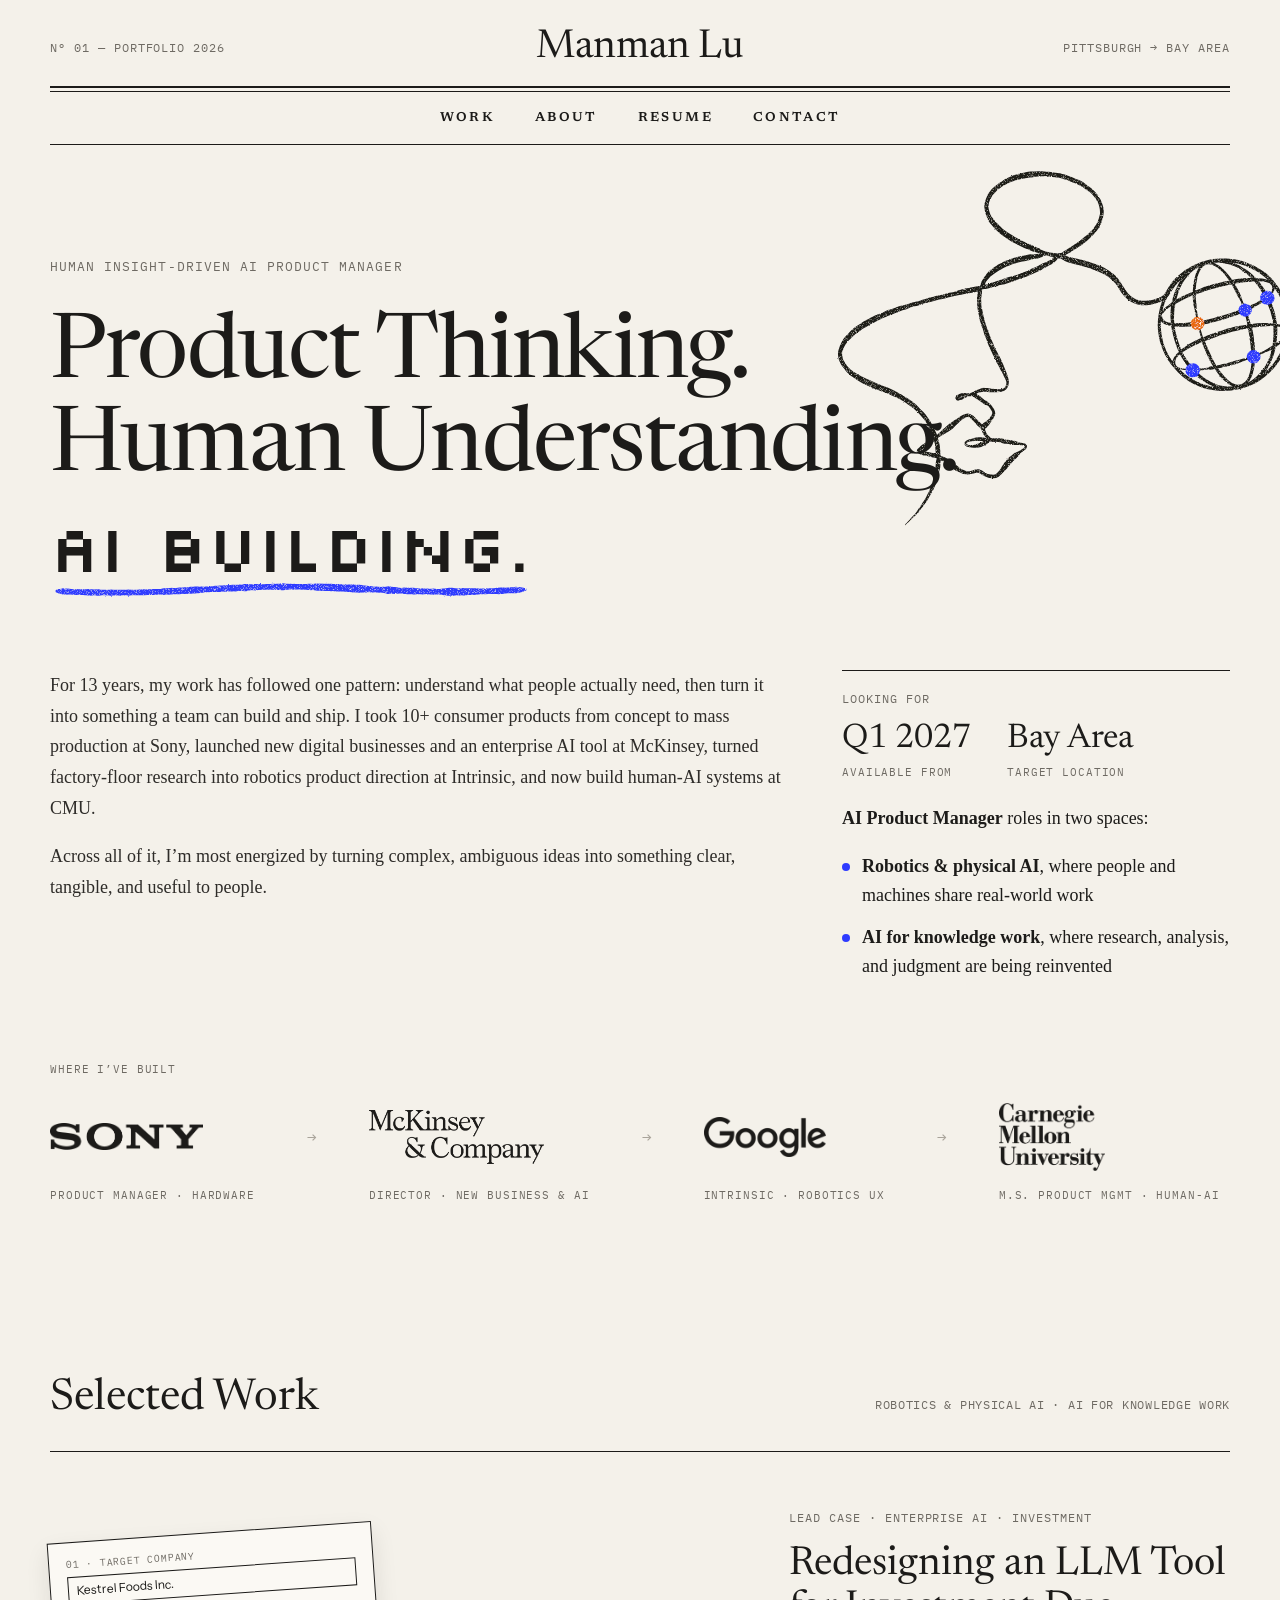
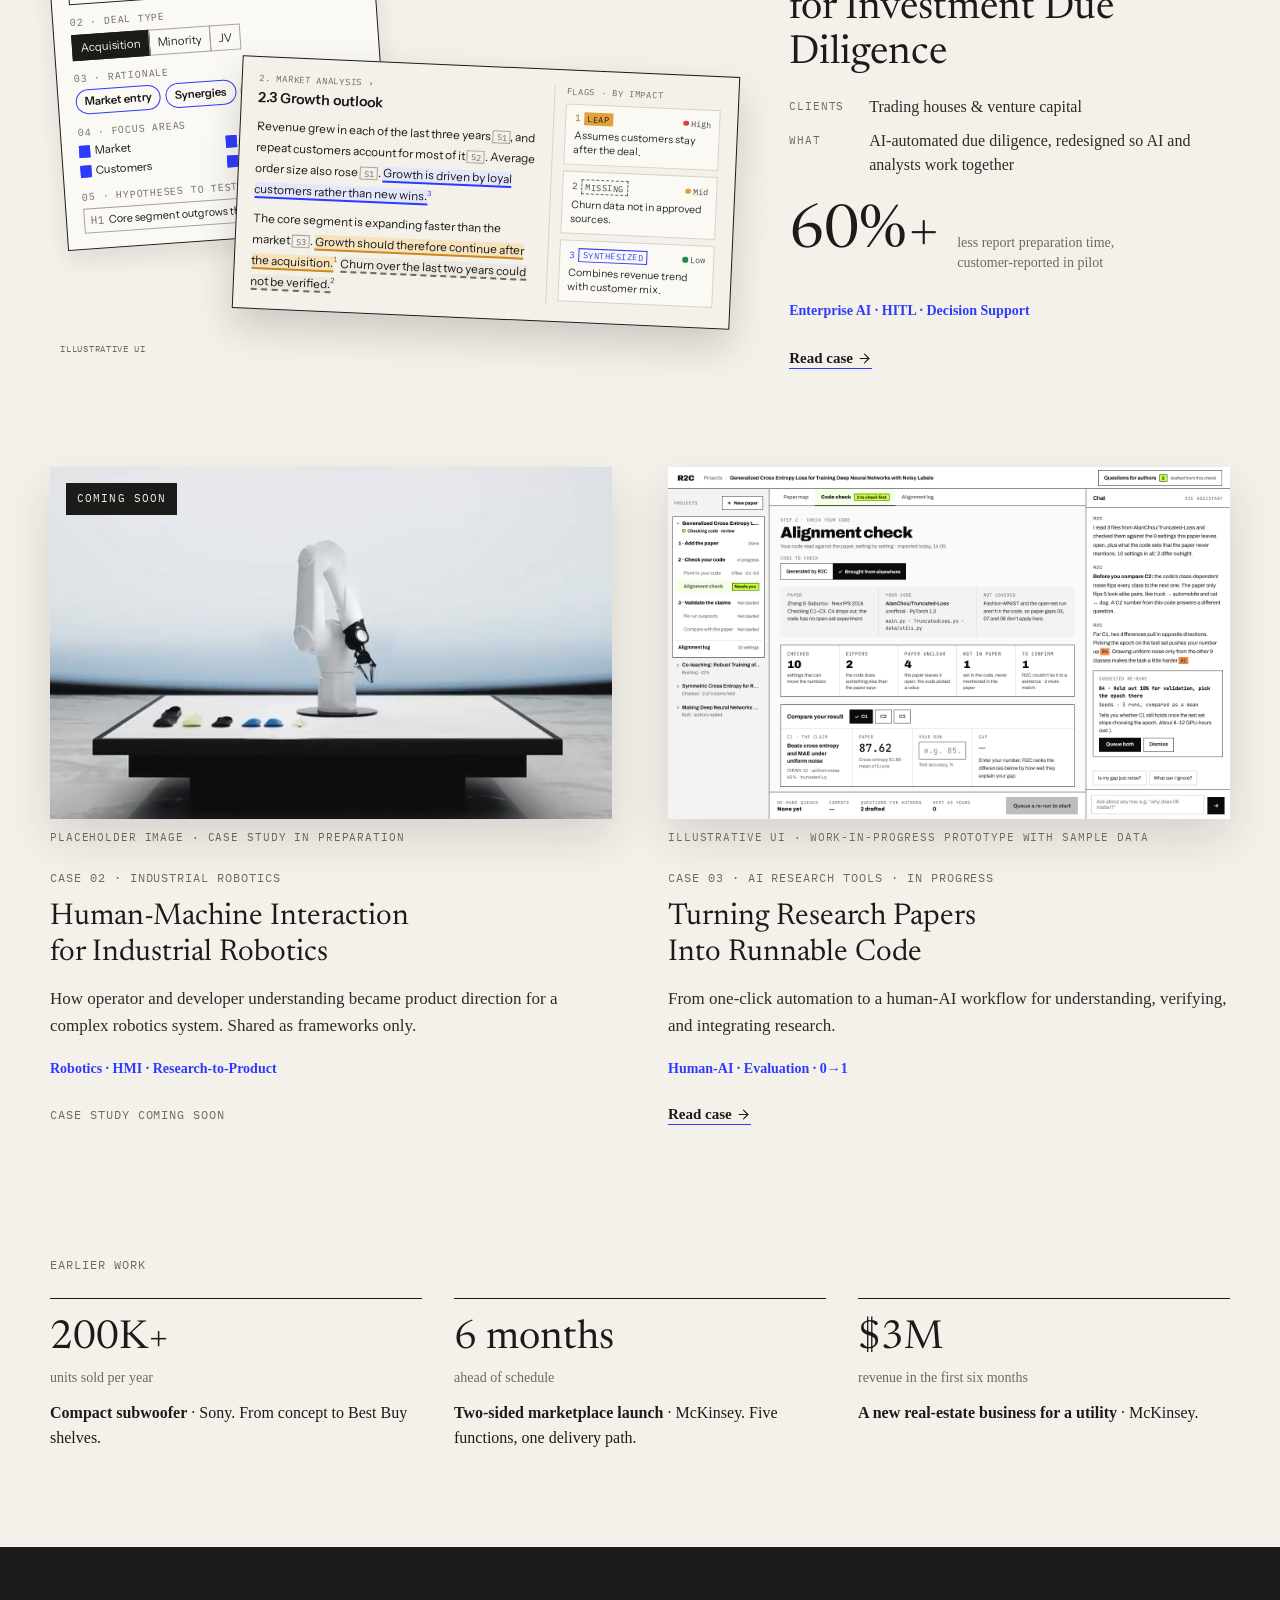
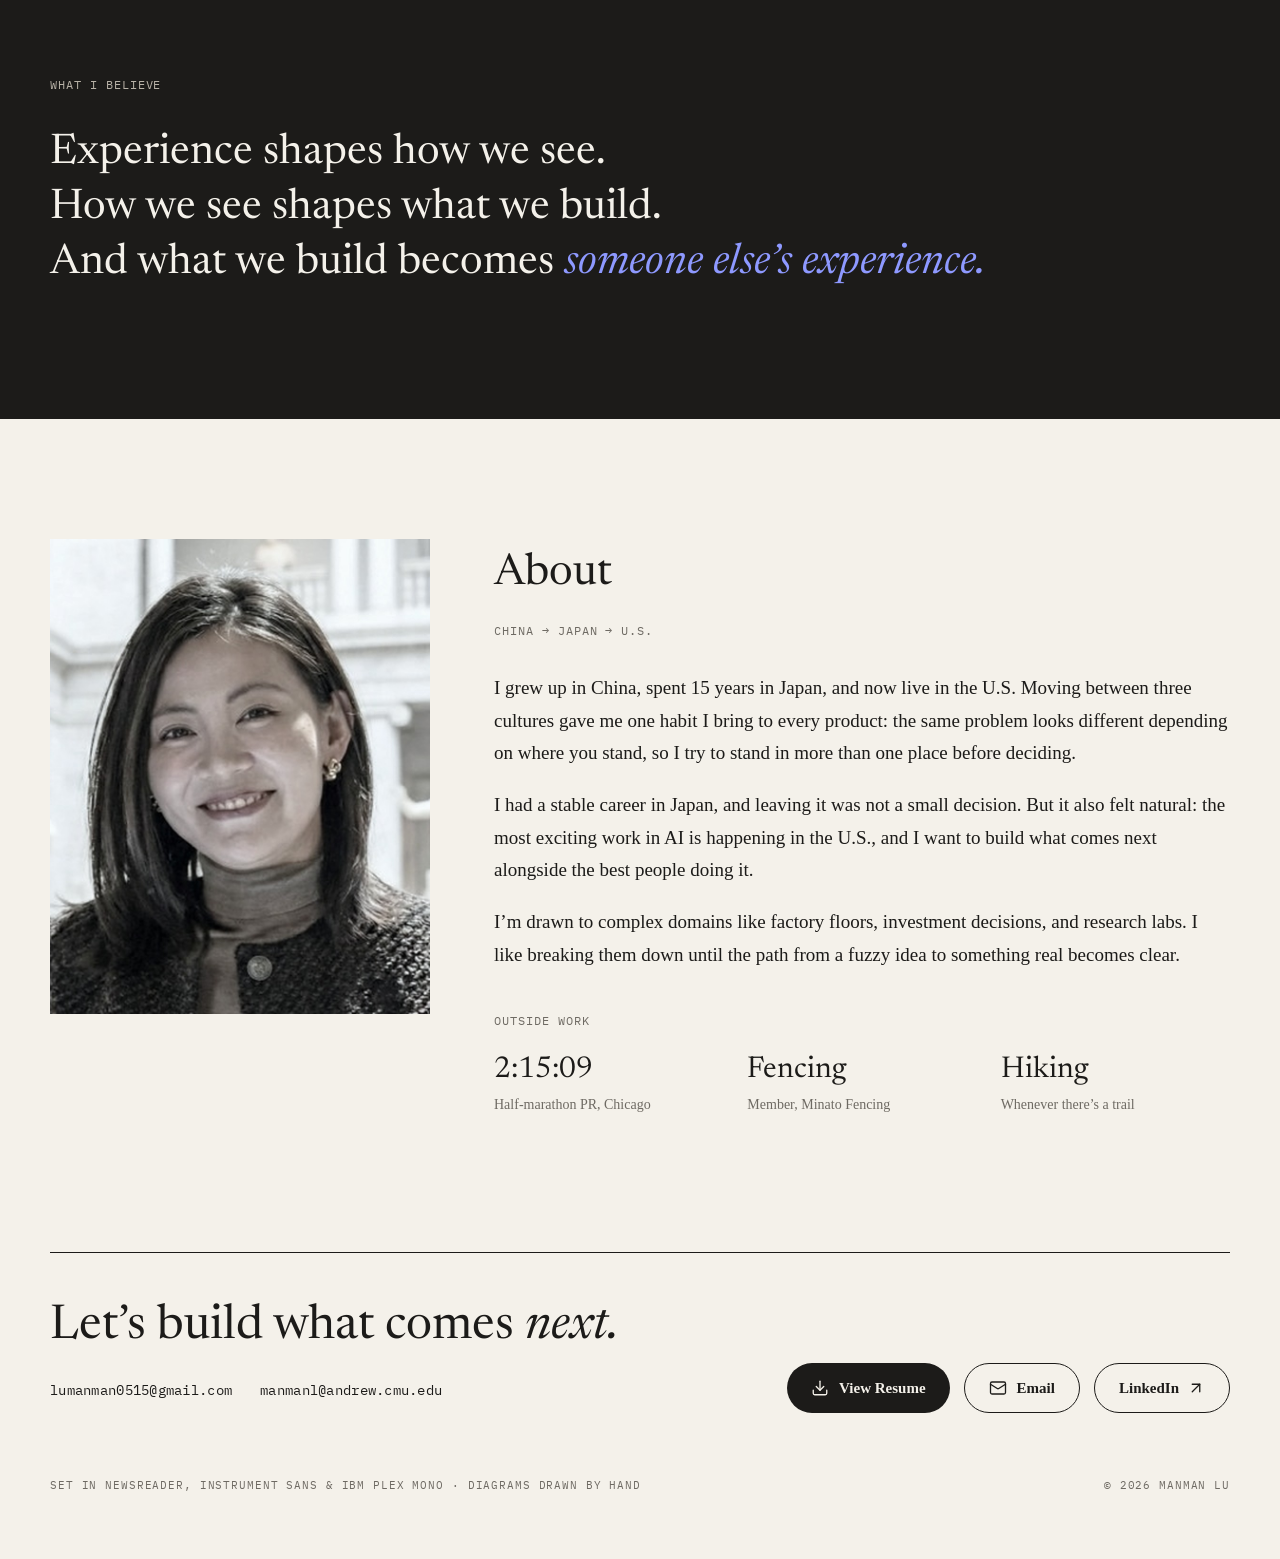
==== manman-portfolio/index.html @ b9ec96f3 "First Draft" ====
<!doctype html>
<html lang="en">
<head>
<meta charset="utf-8">
<meta name="viewport" content="width=device-width, initial-scale=1">
<title>Manman Lu — Portfolio (Clean)</title>
<meta name="description" content="Manman Lu — AI Product Manager. Product thinking, human understanding, AI building.">
<meta property="og:title" content="Manman Lu — Portfolio (Clean)">
<meta property="og:description" content="Manman Lu — AI Product Manager. Product thinking, human understanding, AI building.">
<link rel="preconnect" href="https://fonts.googleapis.com">
<link href="https://fonts.googleapis.com/css2?family=Newsreader:ital,opsz,wght@0,6..72,400;0,6..72,500;0,6..72,600;1,6..72,400&amp;family=Instrument+Sans:wght@400;500;600&amp;family=IBM+Plex+Mono:wght@400;500&amp;family=Silkscreen:wght@400;700&amp;family=Pixelify+Sans:wght@500;700&amp;family=Doto:wght@800&amp;family=VT323&amp;display=swap" rel="stylesheet">
<style>
body{margin:0;background:#F4F1EA}
a{color:#1C1B19}a:hover{color:#000000}
@keyframes heroFloat{0%,100%{transform:translate(0,0) skewX(0deg) rotate(0deg)}25%{transform:translate(-5px,-6px) skewX(-2deg) rotate(-0.6deg)}50%{transform:translate(0,-10px) skewX(0deg) rotate(0deg)}75%{transform:translate(5px,-6px) skewX(2deg) rotate(0.6deg)}}
@keyframes heroNode{0%,100%{opacity:1;transform:scale(1)}50%{opacity:.4;transform:scale(1.35)}}
.hero-svg{animation:heroFloat 9s ease-in-out infinite;transform-origin:50% 95%}
.hero-node{animation:heroNode 4.5s ease-in-out infinite;transform-box:fill-box;transform-origin:center}
.egg{position:absolute;left:79.2%;top:43.7%;width:52px;height:52px;margin:-26px 0 0 -26px;border-radius:50%;pointer-events:auto;cursor:pointer;z-index:2}.egg-tip{position:absolute;bottom:calc(100% + 4px);right:50%;transform:translate(30px,6px);opacity:0;transition:opacity .25s ease,transform .25s ease;white-space:nowrap;background:#1C1B19;color:#F4F1EA;font-family:'IBM Plex Mono',monospace;font-size:11px;font-weight:500;line-height:1.4;letter-spacing:.08em;text-transform:uppercase;padding:9px 14px 10px;border-radius:6px;box-shadow:0 10px 24px rgba(28,27,25,.18);pointer-events:none}.egg-tip::after{content:'';position:absolute;top:100%;right:24px;border:6px solid transparent;border-top-color:#1C1B19}.egg:hover .egg-tip,.egg:focus-visible .egg-tip{opacity:1;transform:translate(30px,0)}.egg:focus-visible{outline:2px solid #F28A1C;outline-offset:2px}
@media (prefers-reduced-motion: reduce){.hero-svg,.hero-node{animation:none}}
@media (max-width: 860px){.hero-art{position:relative !important;right:auto !important;top:auto !important;width:100% !important;margin-top:24px}}
@media (max-width: 600px){.hero-line{white-space:normal !important}}
</style>


<div style="background: #F4F1EA; color: #1C1B19; font-f
</head>
<body>
amily: 'Instrument Sans', system-ui, sans-serif; font-size: 17px; line-height: 1.6; min-height: 100vh; overflow-x: clip">

<!-- MASTHEAD -->
<header style="max-width: 1180px; margin: 0 auto; padding: 28px 24px 0">
<div style="display: flex; flex-wrap: wrap; gap: 12px; justify-content: space-between; align-items: center; padding-bottom: 18px">
<p style="margin: 0; flex: 1 1 200px; font-family: 'IBM Plex Mono', monospace; font-size: 12px; letter-spacing: 0.08em; text-transform: uppercase; color: #6E6A63">N° 01 — Portfolio 2026</p>
<a href="#top" style="flex: 0 0 auto; font-family: 'Newsreader', Georgia, serif; font-size: 40px; line-height: 1; letter-spacing: -0.01em; text-decoration: none; color: #1C1B19">Manman Lu</a>
<p style="margin: 0; flex: 1 1 200px; text-align: right; font-family: 'IBM Plex Mono', monospace; font-size: 12px; letter-spacing: 0.08em; text-transform: uppercase; color: #6E6A63">Pittsburgh → Bay Area</p>
</div>
<div style="border-top: 2px solid #1C1B19; border-bottom: 1px solid #1C1B19; height: 3px"></div>
<nav aria-label="Main" style="display: flex; flex-wrap: wrap; justify-content: center; gap: 4px 40px; padding: 4px 0; border-bottom: 1px solid #1C1B19; font-family: 'Newsreader', Georgia, serif; font-size: 13px; font-weight: 600; letter-spacing: 0.18em; text-transform: uppercase">
<a href="#work" style="text-decoration: none; display: inline-flex; align-items: center; min-height: 44px">Work</a>
<a href="#about" style="text-decoration: none; display: inline-flex; align-items: center; min-height: 44px">About</a>
<a href="resume.html" style="text-decoration: none; display: inline-flex; align-items: center; min-height: 44px">Resume</a>
<a href="#contact" style="text-decoration: none; display: inline-flex; align-items: center; min-height: 44px">Contact</a>
</nav>
</header>

<!-- HERO -->
<section id="top" style="max-width: 1180px; margin: 0 auto; padding: 112px 24px 88px">
<p style="margin: 0 0 32px; font-family: 'IBM Plex Mono', monospace; font-size: 13px; letter-spacing: 0.08em; text-transform: uppercase; color: #6E6A63">HUMAN INSIGHT-DRIVEN AI PRODUCT MANAGER</p>
<div class="hero-wrap" style="position: relative">
<h1 style="position: relative; z-index: 1; margin: 0; font-family: 'Newsreader', Georgia, serif; font-weight: 400; font-size: clamp(36px, 7vw, 98px); line-height: 1.04; letter-spacing: -0.02em">
<span class="hero-line" style="display: block; white-space: nowrap">Product Thinking.</span>
<span class="hero-line" style="display: block; white-space: nowrap">Human Understanding.</span>
<span class="hero-line" style="display: block; white-space: nowrap; margin-top: 0.1em"><span style="position: relative; display: inline-block; font-family: 'Silkscreen', monospace; font-size: 0.74em; font-weight: 400; letter-spacing: 0; line-height: 1">AI Building.<svg viewBox="0 0 520 26" preserveAspectRatio="none" aria-hidden="true" style="position: absolute; left: 0; bottom: -0.32em; width: 100%; height: 24px; overflow: visible"><defs><filter id="cr_ul" x="-10%" y="-10%" width="120%" height="120%"><feTurbulence type="fractalNoise" baseFrequency="1.4" numOctaves="2" seed="21" result="n1"></feTurbulence><feDisplacementMap in="SourceGraphic" in2="n1" scale="2" xChannelSelector="R" yChannelSelector="G" result="rough"></feDisplacementMap><feTurbulence type="fractalNoise" baseFrequency="2.2" numOctaves="1" seed="25" result="n2"></feTurbulence><feColorMatrix in="n2" type="matrix" values="0 0 0 0 0  0 0 0 0 0  0 0 0 0 0  -3.0 0 0 0 2.55" result="grain"></feColorMatrix><feComposite in="rough" in2="grain" operator="in"></feComposite></filter><filter id="cr_egg" x="-20%" y="-20%" width="140%" height="140%"><feTurbulence type="fractalNoise" baseFrequency="1.3" numOctaves="1" seed="4" result="en"></feTurbulence><feColorMatrix in="en" type="matrix" values="0 0 0 0 0.96  0 0 0 0 0.94  0 0 0 0 0.9  5 0 0 0 -2.7" result="speck"></feColorMatrix><feComposite in="speck" in2="SourceGraphic" operator="in" result="spin"></feComposite><feMerge><feMergeNode in="SourceGraphic"></feMergeNode><feMergeNode in="spin"></feMergeNode></feMerge></filter></defs><path d="M6.0,15.2 L6.9,15.8 L7.9,16.1 L9.1,16.7 L10.5,16.8 L12.0,17.2 L13.5,17.8 L15.2,17.8 L17.0,18.0 L18.8,18.1 L20.7,17.9 L22.6,17.9 L24.6,18.1 L26.5,18.1 L28.5,18.3 L30.4,18.2 L32.3,18.2 L34.2,18.3 L35.9,18.3 L37.7,18.6 L39.3,18.7 L41.0,18.9 L42.7,18.9 L44.4,19.1 L46.0,18.9 L47.7,18.8 L49.4,18.9 L51.1,19.1 L52.7,19.1 L54.4,18.9 L56.1,18.8 L57.8,18.8 L59.4,18.8 L61.1,19.0 L62.8,18.8 L64.5,19.1 L66.1,19.3 L67.8,19.0 L69.5,19.0 L71.2,19.0 L72.8,18.9 L74.5,18.9 L76.2,19.1 L77.9,18.8 L79.6,18.9 L81.2,18.8 L82.9,18.8 L84.6,19.1 L86.3,18.9 L87.9,18.7 L89.6,18.7 L91.3,18.7 L93.0,18.6 L94.6,18.6 L96.3,18.6 L98.0,18.8 L99.7,18.7 L101.3,18.6 L103.0,18.6 L104.7,18.4 L106.4,18.4 L108.0,18.3 L109.7,18.3 L111.4,18.5 L113.1,18.2 L114.7,18.1 L116.4,18.1 L118.1,17.9 L119.8,17.8 L121.4,18.1 L123.1,18.3 L124.8,18.0 L126.5,18.0 L128.2,18.2 L129.8,18.0 L131.5,18.0 L133.2,17.7 L134.8,17.5 L136.5,17.5 L138.2,17.5 L139.9,17.6 L141.5,17.3 L143.2,17.1 L144.9,17.2 L146.6,17.2 L148.2,17.1 L149.9,16.9 L151.6,17.1 L153.3,17.1 L154.9,16.7 L156.6,16.8 L158.3,16.6 L159.9,16.4 L161.6,16.2 L163.3,16.1 L164.9,15.9 L166.6,15.5 L168.3,15.5 L169.9,15.4 L171.6,15.4 L173.3,15.2 L174.9,15.3 L176.6,15.3 L178.3,15.3 L180.0,15.3 L181.6,15.1 L183.3,15.1 L185.0,15.0 L186.6,14.7 L188.3,14.9 L190.0,14.8 L191.7,14.6 L193.3,14.7 L195.0,14.6 L196.7,14.6 L198.3,14.3 L200.0,14.5 L201.7,14.3 L203.3,13.9 L205.0,14.1 L206.7,13.9 L208.3,14.1 L210.0,14.3 L211.7,14.3 L213.3,13.9 L215.0,13.6 L216.7,13.4 L218.3,13.3 L220.0,13.3 L221.7,13.5 L223.3,13.3 L225.0,13.1 L226.7,13.1 L228.3,12.8 L230.0,12.8 L231.7,12.8 L233.3,12.8 L235.0,12.7 L236.7,12.6 L238.3,12.7 L240.0,12.8 L241.7,12.8 L243.3,13.0 L245.0,12.7 L246.7,12.9 L248.3,13.0 L250.0,13.2 L251.7,13.2 L253.3,12.9 L255.0,12.7 L256.7,12.7 L258.3,12.5 L260.0,12.6 L261.7,12.4 L263.3,12.6 L265.0,12.5 L266.7,12.5 L268.3,12.5 L270.0,12.5 L271.7,12.6 L273.3,12.5 L275.0,12.6 L276.7,12.6 L278.3,12.9 L280.0,12.9 L281.6,13.2 L283.3,13.0 L285.0,13.3 L286.6,13.6 L288.3,13.7 L290.0,13.7 L291.6,13.8 L293.3,14.1 L295.0,13.9 L296.6,14.0 L298.3,14.1 L300.0,14.0 L301.6,14.2 L303.3,14.4 L305.0,14.2 L306.6,14.4 L308.3,14.5 L310.0,14.5 L311.6,14.7 L313.3,14.5 L315.0,14.6 L316.7,14.6 L318.3,14.9 L320.0,14.8 L321.7,15.1 L323.3,15.3 L325.0,15.4 L326.6,15.6 L328.3,15.4 L330.0,15.6 L331.7,15.7 L333.3,15.9 L335.0,15.9 L336.7,15.8 L338.3,15.7 L340.0,15.8 L341.7,15.7 L343.4,15.5 L345.1,15.5 L346.7,15.6 L348.4,15.7 L350.1,15.5 L351.8,15.8 L353.4,15.7 L355.1,16.0 L356.8,15.8 L358.4,16.1 L360.1,16.3 L361.8,16.6 L363.4,17.0 L365.1,17.3 L366.8,17.1 L368.4,17.1 L370.1,17.0 L371.8,17.2 L373.5,17.1 L375.2,17.1 L376.8,16.9 L378.5,16.8 L380.2,17.1 L381.8,17.4 L383.5,17.4 L385.2,17.6 L386.9,17.7 L388.5,17.7 L390.2,17.7 L391.9,17.9 L393.6,17.8 L395.3,17.7 L396.9,17.7 L398.6,17.6 L400.3,17.6 L401.9,17.9 L403.6,17.7 L405.3,17.7 L407.0,17.9 L408.7,17.7 L410.3,17.8 L412.0,18.0 L413.7,18.1 L415.4,18.0 L417.0,17.9 L418.7,17.9 L420.4,17.9 L422.1,18.1 L423.7,18.4 L425.4,18.6 L427.1,18.8 L428.8,19.1 L430.4,19.3 L432.1,19.3 L433.8,19.3 L435.5,19.1 L437.1,19.0 L438.8,18.8 L440.5,18.9 L442.2,18.9 L443.8,18.8 L445.5,18.9 L447.2,18.9 L448.9,18.7 L450.6,18.5 L452.2,18.5 L453.9,18.5 L455.6,18.5 L457.3,18.4 L458.9,18.2 L460.6,18.1 L462.3,18.0 L464.0,17.7 L465.6,17.7 L467.3,17.5 L469.0,17.6 L470.7,17.6 L472.3,17.4 L474.0,17.4 L475.7,17.2 L477.3,17.2 L479.0,17.2 L480.7,17.3 L482.4,17.4 L484.1,17.5 L485.9,17.3 L487.7,17.2 L489.6,17.0 L491.6,16.7 L493.5,16.6 L495.5,16.5 L497.4,16.6 L499.3,16.4 L501.2,16.5 L503.0,16.4 L504.8,16.1 L506.5,15.9 L508.0,15.4 L509.5,15.1 L510.9,14.6 L512.1,14.2 L513.1,13.9 L514.0,13.3 L514.0,11.6 L513.0,11.1 L511.9,10.9 L510.7,10.6 L509.3,10.3 L507.8,10.1 L506.2,9.8 L504.5,9.8 L502.7,9.6 L500.9,9.7 L499.0,10.0 L497.1,10.0 L495.2,10.3 L493.2,10.4 L491.3,10.5 L489.3,10.3 L487.4,10.3 L485.6,10.4 L483.8,10.3 L482.1,10.5 L480.5,10.8 L478.8,11.0 L477.1,11.1 L475.5,11.2 L473.8,11.2 L472.1,11.3 L470.4,11.1 L468.8,11.3 L467.1,11.5 L465.4,11.3 L463.8,11.4 L462.1,11.3 L460.4,11.2 L458.8,11.2 L457.1,11.0 L455.4,11.0 L453.8,11.1 L452.1,11.2 L450.4,11.2 L448.8,11.1 L447.1,11.0 L445.4,10.9 L443.8,11.1 L442.1,11.0 L440.5,11.1 L438.8,11.1 L437.1,11.0 L435.5,10.9 L433.8,10.6 L432.1,10.6 L430.5,10.6 L428.8,10.8 L427.1,11.1 L425.5,11.3 L423.8,11.5 L422.1,11.7 L420.5,11.9 L418.8,11.9 L417.1,11.8 L415.5,11.7 L413.8,11.5 L412.1,11.6 L410.5,11.7 L408.8,11.7 L407.1,11.5 L405.5,11.6 L403.8,11.5 L402.1,11.2 L400.5,11.4 L398.8,11.3 L397.1,11.1 L395.5,11.0 L393.8,10.8 L392.1,10.6 L390.5,10.6 L388.8,10.5 L387.1,10.5 L385.5,10.4 L383.8,10.5 L382.1,10.3 L380.4,10.5 L378.8,10.7 L377.1,10.5 L375.5,10.2 L373.8,9.9 L372.1,9.7 L370.5,9.7 L368.8,9.5 L367.1,9.3 L365.5,9.0 L363.8,9.1 L362.1,9.4 L360.4,9.6 L358.7,9.5 L357.1,9.7 L355.4,9.4 L353.7,9.5 L352.1,9.3 L350.4,9.4 L348.7,9.0 L347.1,8.9 L345.4,8.8 L343.7,8.7 L342.1,8.3 L340.4,8.1 L338.7,8.0 L337.1,7.8 L335.4,7.4 L333.7,7.3 L332.1,7.3 L330.4,7.3 L328.7,7.3 L327.0,6.9 L325.4,7.0 L323.7,7.0 L322.0,7.0 L320.3,7.2 L318.7,6.9 L317.0,7.1 L315.3,6.9 L313.6,6.9 L312.0,6.6 L310.3,6.6 L308.6,6.5 L306.9,6.4 L305.3,6.5 L303.6,6.2 L301.9,6.3 L300.2,6.3 L298.6,6.2 L296.9,6.1 L295.2,6.2 L293.5,5.9 L291.9,6.0 L290.2,6.0 L288.5,6.0 L286.8,6.0 L285.1,6.2 L283.5,6.4 L281.8,6.1 L280.1,6.3 L278.4,6.3 L276.8,6.6 L275.1,6.5 L273.4,6.5 L271.7,6.4 L270.1,6.5 L268.4,6.4 L266.7,6.4 L265.0,6.4 L263.4,6.2 L261.7,6.4 L260.0,6.2 L258.3,6.3 L256.7,6.1 L255.0,6.2 L253.3,5.9 L251.6,5.7 L249.9,5.7 L248.3,5.9 L246.6,6.1 L244.9,6.2 L243.2,6.1 L241.6,6.3 L239.9,6.3 L238.2,6.4 L236.6,6.6 L234.9,6.6 L233.2,6.5 L231.5,6.7 L229.9,6.7 L228.2,6.8 L226.5,6.6 L224.8,6.7 L223.1,6.5 L221.5,6.5 L219.8,6.8 L218.1,6.9 L216.4,6.9 L214.8,6.8 L213.1,6.6 L211.4,6.4 L209.7,6.5 L208.1,6.9 L206.4,7.2 L204.7,7.1 L203.0,7.4 L201.4,7.2 L199.7,7.2 L198.0,7.4 L196.3,7.3 L194.7,7.5 L193.0,7.5 L191.3,7.8 L189.6,7.8 L188.0,7.8 L186.3,8.2 L184.6,8.1 L182.9,8.1 L181.3,8.4 L179.6,8.3 L177.9,8.5 L176.3,8.6 L174.6,8.9 L172.9,9.1 L171.3,9.1 L169.6,9.3 L167.9,9.3 L166.3,9.5 L164.6,9.3 L162.9,9.3 L161.2,9.4 L159.5,9.3 L157.9,9.3 L156.2,9.3 L154.5,9.6 L152.8,9.4 L151.2,9.5 L149.5,9.9 L147.8,9.9 L146.2,10.0 L144.5,10.1 L142.9,10.4 L141.2,10.4 L139.5,10.3 L137.8,10.5 L136.2,10.7 L134.5,10.8 L132.8,10.8 L131.2,10.6 L129.5,10.8 L127.8,10.7 L126.2,11.0 L124.5,11.2 L122.8,11.1 L121.2,11.4 L119.5,11.8 L117.8,11.9 L116.2,11.8 L114.5,11.9 L112.8,12.0 L111.2,11.8 L109.5,12.1 L107.8,12.2 L106.2,12.2 L104.5,12.3 L102.8,12.2 L101.2,12.3 L99.5,12.3 L97.8,12.3 L96.2,12.5 L94.5,12.6 L92.8,12.6 L91.2,12.6 L89.5,12.7 L87.8,12.7 L86.2,12.6 L84.5,12.5 L82.8,12.7 L81.2,12.8 L79.5,12.7 L77.8,12.8 L76.2,12.6 L74.5,12.8 L72.8,12.8 L71.2,12.7 L69.5,12.7 L67.8,12.6 L66.2,12.4 L64.5,12.6 L62.8,12.8 L61.2,12.6 L59.5,12.8 L57.8,12.7 L56.2,12.7 L54.5,12.6 L52.8,12.3 L51.2,12.2 L49.5,12.3 L47.8,12.4 L46.2,12.2 L44.5,12.0 L42.8,12.1 L41.2,12.0 L39.5,12.1 L37.8,12.1 L36.1,12.3 L34.3,12.2 L32.5,12.2 L30.6,12.1 L28.7,11.8 L26.8,11.9 L24.8,11.8 L22.9,11.8 L21.0,11.7 L19.1,11.3 L17.3,11.3 L15.5,11.3 L13.8,11.2 L12.2,11.6 L10.7,11.9 L9.3,11.9 L8.1,12.4 L7.0,12.6 L6.0,13.1 Z" fill="#2E3BFF" filter="url(#cr_ul)"></path></svg></span></span>
</h1>
<div class="hero-art" aria-hidden="false" style="position: absolute; z-index: 0; right: calc((100% - 100vw) / 2 - 24px); top: -150px; width: clamp(440px, 40vw, 640px); aspect-ratio: 1150 / 840; pointer-events: none"><svg class="hero-svg" viewBox="30 50 1150 840" role="img" aria-label="One continuous line draws an upturned face with a loop of hair, then swings into a globe with blue nodes" style="width: 100%; height: 100%; display: block; overflow: visible"><defs><filter id="cr_own3" x="-10%" y="-10%" width="120%" height="120%"><feTurbulence type="fractalNoise" baseFrequency="0.7" numOctaves="2" seed="11" result="n1"></feTurbulence><feDisplacementMap in="SourceGraphic" in2="n1" scale="4" xChannelSelector="R" yChannelSelector="G" result="rough"></feDisplacementMap><feTurbulence type="fractalNoise" baseFrequency="1.1" numOctaves="1" seed="15" result="n2"></feTurbulence><feColorMatrix in="n2" type="matrix" values="0 0 0 0 0  0 0 0 0 0  0 0 0 0 0  -3.0 0 0 0 2.55" result="grain"></feColorMatrix><feComposite in="rough" in2="grain" operator="in"></feComposite></filter></defs><g filter="url(#cr_own3)"><path d="M355.3,718.1 L354.2,723.2 L353.2,728.5 L352.7,733.7 L352.5,738.5 L352.0,743.1 L351.3,748.1 L350.3,753.1 L349.3,758.0 L348.0,762.7 L346.7,767.6 L345.7,772.7 L344.1,777.5 L342.3,782.5 L340.5,787.5 L338.6,792.4 L336.1,797.4 L333.5,802.6 L331.2,807.6 L328.6,812.2 L325.6,816.3 L322.8,820.7 L319.8,825.3 L317.1,829.6 L314.2,833.6 L311.4,837.8 L308.7,841.9 L305.6,845.6 L302.0,849.2 L298.4,853.2 L294.9,857.2 L291.3,861.0 L287.7,864.7 L285.0,867.8 L283.7,869.7 L284.3,870.3 L286.0,868.7 L288.8,865.8 L292.7,862.5 L296.6,858.8 L300.1,854.8 L304.0,851.3 L307.9,847.9 L311.3,844.1 L314.6,840.2 L317.8,836.4 L320.9,832.4 L324.2,828.2 L327.2,823.8 L330.4,819.7 L333.4,815.3 L336.3,810.4 L339.0,805.4 L341.9,800.6 L344.9,795.6 L347.5,790.5 L349.7,785.5 L351.9,780.5 L353.8,775.3 L355.8,770.4 L357.5,765.3 L358.7,760.0 L359.7,754.9 L360.7,749.9 L362.0,744.9 L363.0,739.5 L363.3,734.3 L363.3,729.5 L363.8,724.8 L364.7,719.9 Z" fill="#1C1B19"></path><circle fill="#1C1B19" cx="360.0" cy="719.0" r="5.5"></circle><path d="M631.9,269.2 L636.9,273.4 L642.8,277.0 L649.2,279.5 L655.3,281.5 L661.5,282.8 L667.4,284.5 L673.4,286.1 L679.3,287.8 L685.3,289.1 L691.1,290.9 L696.9,292.5 L702.8,294.7 L708.6,297.0 L714.3,299.1 L719.9,301.3 L725.2,303.9 L730.5,306.6 L735.6,309.3 L740.3,312.5 L744.9,316.4 L749.5,320.5 L753.9,324.8 L758.6,330.3 L764.0,338.4 L769.9,348.0 L777.0,356.8 L785.2,364.3 L794.2,370.2 L804.1,374.0 L814.7,376.1 L825.9,376.4 L836.2,375.1 L843.8,373.0 L850.3,371.3 L856.9,369.1 L864.0,366.1 L871.0,361.2 L876.5,354.3 L880.8,346.9 L885.3,340.1 L890.0,333.7 L895.1,327.6 L900.5,321.9 L906.3,316.5 L912.1,311.3 L918.5,306.7 L924.9,302.1 L931.7,297.9 L938.8,293.9 L946.2,290.3 L953.6,287.0 L961.1,284.3 L968.7,282.6 L976.4,281.3 L984.2,280.1 L992.0,279.4 L999.7,278.8 L1007.5,278.7 L1015.4,279.0 L1023.1,280.1 L1030.7,281.4 L1038.3,283.3 L1045.7,285.5 L1052.9,288.3 L1059.8,291.5 L1066.6,295.2 L1073.2,299.3 L1079.7,303.7 L1085.9,308.5 L1092.1,313.3 L1098.0,318.4 L1103.6,323.7 L1109.0,329.3 L1113.9,335.4 L1118.3,342.0 L1122.4,348.7 L1126.4,355.4 L1129.8,362.3 L1132.6,369.6 L1135.0,377.2 L1137.1,384.9 L1138.7,392.6 L1139.7,400.2 L1140.5,407.8 L1140.9,415.5 L1141.0,423.3 L1140.7,431.1 L1140.1,438.8 L1139.0,446.5 L1137.4,454.2 L1135.6,461.8 L1133.3,469.2 L1130.4,476.4 L1127.1,483.4 L1123.2,490.2 L1119.1,496.8 L1114.6,503.1 L1109.8,509.1 L1104.6,514.9 L1099.2,520.6 L1093.6,526.1 L1087.7,531.2 L1081.4,535.9 L1074.9,540.1 L1068.1,544.0 L1061.3,547.7 L1054.2,551.0 L1047.0,553.9 L1039.5,556.2 L1031.8,558.3 L1024.1,560.0 L1016.3,561.2 L1008.5,561.8 L1000.7,562.0 L992.9,561.6 L985.2,560.8 L977.4,559.7 L969.7,558.1 L962.0,556.3 L954.5,553.9 L947.0,551.3 L939.7,548.1 L932.6,544.5 L926.0,540.6 L919.6,536.4 L913.6,531.7 L907.8,526.6 L902.1,521.2 L896.5,515.7 L891.1,510.0 L886.2,504.0 L881.6,497.8 L877.4,491.5 L873.8,484.7 L870.5,477.8 L867.6,470.5 L865.0,463.1 L863.0,455.6 L861.2,448.1 L859.9,440.3 L858.9,432.5 L858.5,424.6 L858.3,416.8 L858.7,409.0 L859.6,401.2 L860.9,393.6 L862.6,386.2 L864.6,378.7 L867.1,371.3 L870.0,364.0 L873.2,356.8 L876.9,349.8 L881.1,343.1 L885.4,336.4 L890.2,330.2 L895.4,324.3 L900.9,318.7 L906.6,313.4 L912.5,308.5 L918.6,304.0 L925.1,299.9 L931.7,295.8 L938.6,292.2 L945.7,289.0 L952.7,286.5 L959.5,284.6 L966.1,284.1 L972.7,285.1 L979.3,287.9 L986.2,292.2 L993.2,298.0 L999.9,304.9 L1006.2,312.6 L1011.9,320.5 L1016.7,328.4 L1020.9,335.9 L1024.7,342.9 L1028.1,349.8 L1031.5,356.7 L1035.6,363.5 L1038.8,370.8 L1042.0,378.3 L1044.8,386.2 L1050.1,387.3 L1049.5,384.6 L1049.1,385.7 L1049.6,385.7 L1050.3,386.2 L1050.7,387.0 L1050.6,388.1 L1049.9,389.2 L1048.6,390.0 L1046.9,390.3 L1045.0,389.8 L1043.5,388.6 L1042.6,386.8 L1042.7,384.7 L1043.7,382.6 L1045.8,381.2 L1048.5,380.5 L1051.4,381.1 L1053.8,382.9 L1055.1,385.5 L1055.1,388.5 L1053.8,391.3 L1051.2,393.4 L1047.9,394.3 L1044.6,393.4 L1042.0,391.3 L1040.6,388.6 L1040.7,385.6 L1042.0,383.1 L1044.2,381.3 L1047.1,380.7 L1049.7,381.3 L1051.8,382.7 L1052.9,384.7 L1052.9,386.7 L1052.2,388.5 L1050.7,389.8 L1048.9,390.2 L1047.2,389.9 L1046.0,389.0 L1045.5,388.0 L1045.4,387.2 L1045.7,386.4 L1046.2,386.0 L1046.5,386.1 L1046.0,385.6 L1045.7,385.1 L1045.0,386.9 L1046.6,394.0 L1048.8,402.0 L1050.8,409.9 L1052.5,417.8 L1053.5,425.8 L1055.2,433.5 L1056.6,441.2 L1057.8,449.0 L1058.8,456.7 L1059.7,464.3 L1060.5,471.9 L1061.3,479.3 L1061.5,486.7 L1061.8,494.2 L1061.7,502.1 L1061.4,510.5 L1060.4,519.2 L1058.3,527.7 L1055.7,535.8 L1052.1,542.8 L1047.6,548.3 L1042.5,552.3 L1036.6,554.5 L1030.4,554.9 L1024.0,553.4 L1017.4,550.1 L1010.7,545.3 L1004.3,539.3 L998.6,533.0 L993.6,526.9 L989.2,521.0 L985.2,515.2 L981.5,509.3 L978.1,503.2 L975.0,496.8 L971.8,490.2 L968.4,483.2 L965.2,476.0 L962.1,468.6 L959.2,461.1 L956.3,453.6 L952.5,446.2 L950.0,438.3 L947.8,430.3 L946.0,422.4 L944.2,414.2 L941.6,419.2 L944.3,417.0 L943.5,417.3 L943.7,417.8 L943.8,418.5 L943.3,419.3 L942.3,420.2 L940.8,420.4 L939.1,420.1 L937.5,419.1 L936.6,417.3 L936.8,415.3 L937.8,413.4 L939.8,411.9 L942.4,411.5 L945.1,411.9 L947.5,413.5 L948.8,416.0 L948.8,418.9 L947.5,421.6 L945.0,423.8 L941.6,424.6 L938.1,424.1 L935.1,422.3 L933.5,419.3 L933.6,415.9 L935.1,413.0 L937.7,411.0 L940.9,410.1 L944.0,410.9 L946.4,412.6 L947.8,414.9 L947.8,417.4 L946.9,419.6 L945.1,421.2 L942.9,422.0 L940.6,421.7 L938.9,420.4 L938.1,418.9 L938.0,417.4 L938.6,416.2 L939.5,415.5 L940.6,415.2 L941.4,415.4 L941.8,415.6 L942.0,415.2 L941.9,415.2 L943.8,416.6 L942.7,406.8 L941.3,398.7 L940.0,390.9 L938.8,383.1 L938.6,375.3 L937.7,367.9 L937.1,360.7 L937.0,353.7 L937.0,346.9 L937.0,340.1 L937.5,332.9 L938.6,325.0 L940.2,316.5 L942.4,307.9 L945.5,300.2 L949.2,293.7 L954.1,288.8 L959.8,285.2 L966.3,282.7 L973.6,280.9 L981.5,280.2 L989.5,280.6 L997.2,281.5 L1004.3,282.8 L1011.0,284.4 L1017.5,286.3 L1023.8,288.8 L1030.1,291.7 L1036.3,295.1 L1042.2,299.1 L1047.9,303.3 L1053.5,307.8 L1058.9,312.7 L1064.3,317.8 L1069.2,323.6 L1073.9,329.6 L1078.5,335.8 L1082.7,342.4 L1086.9,349.1 L1090.5,356.2 L1094.2,363.5 L1097.3,371.0 L1100.4,378.8 L1103.2,386.5 L1105.6,394.3 L1107.8,402.0 L1109.5,409.8 L1110.6,417.6 L1111.2,425.3 L1111.4,433.1 L1111.5,440.9 L1111.1,448.8 L1110.5,456.6 L1109.6,464.3 L1108.3,471.8 L1106.6,479.2 L1104.7,486.4 L1102.4,493.4 L1099.6,500.0 L1096.3,506.3 L1092.8,512.5 L1089.0,518.3 L1084.7,523.9 L1080.0,529.7 L1074.3,535.2 L1068.1,540.7 L1061.4,545.6 L1054.1,549.6 L1046.1,552.9 L1037.8,555.5 L1029.6,557.3 L1021.9,558.2 L1014.8,558.6 L1008.0,558.6 L1001.4,558.1 L995.0,557.2 L988.7,555.8 L982.5,553.6 L976.4,550.9 L970.2,547.9 L964.0,544.4 L957.9,540.7 L952.0,536.4 L946.4,532.0 L940.8,527.3 L935.7,522.0 L930.7,516.2 L925.6,510.3 L920.8,503.9 L916.2,497.4 L912.1,490.6 L908.2,483.7 L904.7,476.7 L901.7,469.5 L899.0,462.0 L896.4,454.3 L894.1,446.4 L892.2,438.4 L890.5,430.3 L889.3,422.3 L888.4,414.4 L888.0,406.6 L888.2,398.9 L888.5,391.2 L889.2,383.6 L890.5,376.1 L892.1,368.6 L893.9,361.2 L896.0,354.0 L898.1,347.0 L900.5,340.3 L903.5,333.9 L906.7,327.8 L910.3,321.9 L914.4,316.2 L919.3,310.5 L924.4,304.3 L930.6,298.9 L936.6,294.2 L942.9,290.1 L943.0,284.3 L936.6,287.1 L928.2,291.6 L920.9,295.8 L913.9,300.5 L906.4,304.6 L899.8,310.0 L893.7,316.0 L887.9,322.1 L882.5,328.7 L877.5,335.6 L873.2,342.8 L869.0,350.1 L865.5,357.8 L863.1,366.0 L860.2,373.8 L857.7,381.6 L855.6,389.7 L856.4,396.6 L863.0,394.7 L868.0,389.2 L873.9,383.8 L881.1,378.5 L889.7,374.2 L898.3,369.5 L906.8,364.9 L915.1,360.8 L923.0,357.4 L930.3,354.5 L937.3,351.9 L944.3,349.3 L951.4,346.8 L958.6,344.5 L965.8,342.1 L973.0,339.8 L980.3,337.8 L987.7,335.9 L995.2,334.2 L1002.5,332.5 L1009.7,330.7 L1016.8,329.4 L1023.8,328.0 L1030.8,326.8 L1037.9,325.7 L1045.4,324.8 L1053.4,324.0 L1062.0,323.2 L1070.9,322.6 L1079.8,322.6 L1088.5,323.1 L1096.2,324.4 L1102.5,327.0 L1106.6,330.5 L1108.6,334.6 L1108.8,339.3 L1106.8,344.5 L1102.6,349.8 L1096.5,355.6 L1098.7,361.7 L1101.1,359.4 L1099.7,359.6 L1100.0,359.8 L1100.1,360.4 L1099.7,361.1 L1098.9,361.8 L1097.5,362.1 L1095.9,361.9 L1094.6,360.9 L1093.7,359.5 L1093.7,357.7 L1094.4,355.9 L1096.0,354.3 L1098.5,353.7 L1101.1,354.1 L1103.3,355.6 L1104.7,357.8 L1105.0,360.5 L1104.0,363.1 L1101.8,365.3 L1098.6,366.4 L1095.1,366.2 L1092.2,364.5 L1090.6,361.7 L1090.2,358.5 L1091.4,355.5 L1093.8,353.4 L1096.9,352.5 L1100.0,352.9 L1102.5,354.4 L1103.8,356.7 L1104.2,359.0 L1103.4,361.2 L1101.7,362.8 L1099.6,363.4 L1097.5,363.3 L1096.0,362.3 L1095.0,361.1 L1094.8,359.7 L1095.3,358.7 L1096.1,358.0 L1096.9,357.6 L1097.6,357.8 L1097.7,358.0 L1097.7,357.0 L1097.9,356.5 L1096.9,356.5 L1089.4,360.4 L1080.4,366.2 L1070.4,371.5 L1060.1,376.2 L1050.4,380.4 L1041.7,384.0 L1034.1,387.2 L1026.9,389.6 L1020.0,392.2 L1012.9,394.7 L1005.5,396.7 L998.0,399.0 L990.5,401.0 L983.1,403.3 L975.9,405.4 L968.7,407.4 L961.6,408.9 L954.4,410.6 L946.9,411.8 L938.8,412.9 L930.2,414.1 L921.1,415.2 L911.5,415.9 L901.7,416.4 L892.1,416.5 L883.2,416.2 L875.5,414.9 L869.3,412.7 L865.0,409.5 L862.1,405.2 L860.8,399.3 L861.2,392.2 L862.5,384.6 L864.6,377.0 L867.4,369.6 L870.5,362.2 L874.0,355.0 L877.7,348.0 L882.0,341.4 L886.7,335.2 L891.6,329.0 L896.7,323.2 L902.1,317.7 L907.9,312.6 L914.0,307.6 L920.5,303.0 L927.3,298.6 L934.2,294.8 L941.1,291.2 L948.2,288.0 L955.6,285.6 L963.1,283.5 L970.8,281.5 L978.6,280.3 L986.5,279.4 L994.3,279.1 L1002.1,279.2 L1009.9,279.5 L1017.8,280.2 L1025.5,281.4 L1033.0,283.1 L1040.4,285.1 L1047.8,287.6 L1055.1,290.5 L1062.2,294.0 L1069.2,297.5 L1076.1,301.3 L1082.6,305.8 L1088.7,310.6 L1094.7,315.5 L1100.3,320.8 L1105.4,326.6 L1110.2,332.6 L1114.8,339.0 L1119.1,345.7 L1123.2,352.5 L1126.8,359.5 L1130.2,366.4 L1133.1,373.5 L1135.4,380.8 L1137.4,388.4 L1138.8,396.2 L1140.1,404.1 L1140.5,412.0 L1140.8,419.8 L1140.6,427.7 L1140.1,435.5 L1139.3,443.3 L1137.7,450.8 L1136.0,458.4 L1133.6,465.8 L1130.7,473.1 L1127.4,480.3 L1123.9,487.3 L1119.9,494.0 L1115.7,500.7 L1111.3,507.0 L1106.5,513.0 L1101.3,518.7 L1095.6,524.1 L1089.6,529.2 L1083.5,534.1 L1077.1,538.5 L1070.5,542.6 L1063.6,546.3 L1056.4,549.6 L1049.1,552.6 L1041.8,555.0 L1034.2,557.1 L1026.5,558.6 L1018.7,560.0 L1010.8,560.8 L1003.0,561.1 L995.2,561.0 L987.4,560.8 L979.5,559.8 L971.6,558.5 L963.9,556.6 L956.4,554.5 L949.0,551.9 L941.8,549.0 L934.9,545.5 L928.1,541.8 L921.7,537.4 L915.3,533.0 L908.9,528.3 L902.8,523.4 L897.4,518.0 L893.2,512.5 L890.9,507.0 L890.9,501.6 L892.8,496.1 L896.9,490.6 L902.8,485.3 L909.8,480.3 L917.3,475.5 L925.0,471.2 L932.3,467.4 L939.3,464.2 L946.1,461.3 L952.7,458.5 L959.5,455.9 L966.4,453.3 L973.5,450.8 L980.7,448.2 L987.8,445.6 L995.1,443.2 L1002.3,440.8 L1009.5,438.5 L1016.7,436.3 L1023.9,434.4 L1031.2,432.7 L1038.4,431.1 L1045.7,429.6 L1052.9,428.3 L1060.3,427.3 L1067.9,426.3 L1076.2,425.1 L1085.1,424.1 L1094.4,423.4 L1103.8,422.9 L1112.8,422.9 L1121.1,423.8 L1128.2,425.3 L1133.6,427.8 L1137.0,432.6 L1138.2,439.6 L1136.3,445.7 L1132.2,450.7 L1126.4,455.8 L1119.5,460.7 L1111.9,465.4 L1104.1,469.8 L1097.0,474.8 L1089.5,478.8 L1081.8,482.3 L1073.7,485.5 L1065.2,488.9 L1068.9,490.9 L1068.2,489.3 L1067.6,490.4 L1068.2,490.3 L1068.9,490.8 L1069.4,491.6 L1069.5,492.7 L1069.1,494.0 L1067.9,495.1 L1066.0,495.7 L1063.9,495.4 L1062.2,494.1 L1061.1,492.3 L1060.8,490.0 L1061.6,487.7 L1063.6,485.9 L1066.4,484.9 L1069.6,485.2 L1072.4,486.8 L1074.2,489.4 L1074.5,492.6 L1073.4,495.7 L1070.9,498.2 L1067.6,499.6 L1063.9,499.0 L1060.9,497.1 L1059.1,494.3 L1058.8,491.1 L1059.9,488.3 L1062.0,486.1 L1065.0,485.1 L1067.9,485.4 L1070.3,486.8 L1071.8,488.8 L1072.2,491.1 L1071.5,493.2 L1070.0,494.7 L1068.1,495.5 L1066.1,495.4 L1064.6,494.6 L1063.7,493.3 L1063.7,492.2 L1064.0,491.3 L1064.6,490.7 L1065.2,490.6 L1064.9,490.4 L1064.8,490.3 L1065.7,489.3 L1057.2,491.8 L1049.5,494.5 L1042.0,496.7 L1034.6,498.8 L1027.0,500.5 L1019.5,502.8 L1012.1,505.0 L1004.8,507.0 L997.4,508.4 L990.3,510.2 L983.2,511.6 L976.3,512.7 L969.3,514.0 L962.2,516.4 L954.4,517.5 L945.7,518.3 L936.1,518.9 L925.9,519.0 L930.8,523.5 L929.1,519.1 L929.5,520.3 L929.9,520.2 L930.7,520.1 L931.7,520.4 L932.5,521.2 L932.9,522.4 L932.8,523.8 L931.9,525.3 L930.0,526.1 L927.9,526.2 L925.8,525.4 L924.1,523.8 L923.4,521.6 L923.8,519.2 L925.4,517.2 L927.8,515.8 L930.8,515.4 L933.7,516.4 L936.0,518.5 L937.2,521.3 L937.0,524.5 L935.5,527.4 L932.3,528.9 L928.8,529.0 L925.7,527.9 L923.4,525.8 L922.4,523.1 L922.8,520.3 L924.2,518.0 L926.6,516.6 L929.2,516.2 L931.7,517.0 L933.3,518.6 L934.0,520.4 L933.8,522.2 L933.0,523.6 L931.6,524.6 L930.0,524.8 L928.7,524.4 L927.8,523.8 L927.4,523.0 L927.4,522.3 L927.6,521.8 L927.5,521.6 L927.6,521.8 L929.4,520.1 L916.4,519.2 L907.7,518.3 L900.4,516.8 L894.3,514.5 L889.1,511.2 L884.1,507.7 L883.4,508.6 L888.0,512.8 L893.4,516.3 L899.7,519.1 L907.2,521.1 L916.1,522.3 L929.4,523.5 L930.8,519.5 L928.3,517.6 L925.2,518.3 L923.1,520.4 L922.4,523.5 L923.6,526.6 L926.1,529.2 L929.7,530.3 L933.6,529.8 L937.0,527.5 L939.2,523.9 L939.6,519.5 L937.8,515.3 L934.3,512.3 L929.7,511.0 L924.8,511.5 L920.5,514.2 L917.6,518.5 L917.0,523.7 L918.7,528.8 L922.6,532.8 L928.1,534.7 L933.9,534.2 L939.1,531.2 L942.3,526.2 L942.9,520.4 L940.8,515.2 L936.6,511.4 L931.4,509.7 L926.0,510.3 L921.5,513.0 L918.7,517.2 L918.2,522.1 L919.7,526.5 L922.9,529.9 L927.1,531.4 L931.4,531.0 L934.9,528.9 L937.3,525.8 L938.0,522.0 L936.8,518.5 L934.3,516.1 L931.2,515.0 L928.0,515.5 L925.7,517.5 L925.1,521.6 L927.9,520.1 L926.3,523.5 L936.3,523.4 L946.0,522.9 L954.9,521.8 L962.8,520.8 L970.4,521.0 L977.5,519.9 L984.5,518.5 L991.7,517.2 L999.0,515.8 L1006.5,513.9 L1014.0,512.0 L1021.7,510.0 L1029.2,507.7 L1036.5,504.7 L1043.7,502.0 L1051.0,499.2 L1058.8,496.5 L1067.4,493.6 L1069.4,490.6 L1068.5,487.3 L1065.4,486.0 L1062.5,486.7 L1060.2,488.7 L1059.0,491.7 L1059.6,495.1 L1061.7,497.9 L1064.9,499.7 L1068.8,500.0 L1072.6,498.6 L1075.5,495.5 L1076.8,491.4 L1076.1,487.0 L1073.5,483.2 L1069.3,480.9 L1064.4,480.6 L1059.7,482.2 L1055.9,485.7 L1054.1,490.6 L1054.6,495.8 L1057.5,500.5 L1062.2,503.6 L1068.1,504.4 L1073.6,502.3 L1077.5,498.2 L1079.1,493.0 L1078.2,487.8 L1075.3,483.6 L1070.9,481.0 L1066.0,480.4 L1061.3,481.9 L1057.8,485.1 L1056.1,489.3 L1056.4,493.8 L1058.7,497.5 L1062.3,499.7 L1066.4,500.3 L1070.1,499.2 L1072.9,496.7 L1074.3,493.4 L1074.0,490.0 L1072.1,487.3 L1069.3,485.9 L1066.3,485.8 L1063.2,488.6 L1064.1,492.0 L1067.2,493.3 L1075.5,490.0 L1083.7,486.5 L1091.5,483.1 L1099.4,479.6 L1107.8,476.2 L1115.6,471.2 L1123.1,465.7 L1130.0,460.1 L1136.0,454.1 L1140.7,447.9 L1142.8,439.8 L1141.4,430.8 L1136.6,424.2 L1129.8,420.8 L1122.0,418.6 L1113.2,417.6 L1103.9,416.8 L1094.2,416.4 L1084.6,416.4 L1075.4,416.8 L1066.8,417.6 L1059.0,418.7 L1051.6,420.0 L1044.3,421.1 L1036.8,422.2 L1029.2,423.4 L1021.6,425.1 L1014.1,427.1 L1006.6,429.3 L999.3,431.6 L992.0,434.0 L984.7,436.5 L977.4,439.0 L970.1,441.6 L963.0,444.2 L956.0,447.0 L949.1,449.8 L942.4,452.7 L935.4,455.9 L928.3,459.7 L920.8,464.1 L913.2,469.2 L905.8,474.8 L898.8,480.7 L892.7,486.9 L887.9,493.5 L885.0,500.6 L885.2,508.2 L888.0,515.4 L892.7,522.0 L898.3,528.1 L904.3,533.9 L910.5,539.2 L917.1,544.1 L924.0,548.5 L931.1,552.6 L938.6,556.1 L946.2,559.4 L954.0,562.1 L962.0,564.3 L970.2,566.0 L978.5,567.4 L986.8,568.1 L995.1,568.7 L1003.3,568.3 L1011.5,567.5 L1019.6,566.4 L1027.7,565.2 L1035.7,563.4 L1043.6,561.3 L1051.4,558.6 L1059.0,555.6 L1066.4,552.1 L1073.7,548.3 L1080.7,544.3 L1087.6,539.8 L1094.2,534.8 L1100.5,529.4 L1106.4,523.7 L1112.0,517.8 L1117.2,511.5 L1122.1,505.0 L1126.7,498.3 L1130.9,491.2 L1134.9,483.9 L1138.2,476.2 L1140.9,468.3 L1143.2,460.3 L1145.1,452.4 L1146.3,444.3 L1147.4,436.3 L1148.2,428.1 L1148.6,419.9 L1148.6,411.6 L1147.7,403.2 L1146.6,394.9 L1144.8,386.7 L1142.8,378.7 L1140.4,371.0 L1137.5,363.3 L1134.2,355.8 L1130.3,348.5 L1126.1,341.3 L1121.5,334.4 L1116.7,327.7 L1111.6,321.3 L1106.1,315.3 L1100.3,309.4 L1094.1,303.9 L1087.2,299.1 L1080.1,294.7 L1073.0,290.5 L1065.7,286.7 L1058.2,283.5 L1050.6,280.3 L1042.8,277.5 L1034.9,275.3 L1026.8,273.7 L1018.7,272.7 L1010.6,271.7 L1002.3,271.1 L994.1,271.2 L985.8,271.9 L977.5,273.0 L969.4,274.6 L961.2,276.3 L953.4,278.7 L945.7,281.6 L938.1,284.6 L930.6,288.1 L923.5,292.4 L916.4,297.0 L909.7,302.0 L903.3,307.2 L897.4,312.8 L891.8,318.6 L886.5,324.7 L881.3,331.0 L876.5,337.6 L872.0,344.6 L867.9,351.8 L864.3,359.4 L861.2,367.2 L858.6,375.1 L856.3,383.2 L854.7,391.5 L854.5,399.8 L856.1,407.6 L860.1,414.1 L866.2,418.6 L873.8,421.4 L882.3,423.0 L891.7,424.0 L901.8,424.5 L911.9,424.5 L921.8,423.9 L931.3,423.2 L940.1,422.0 L948.3,420.6 L956.0,419.0 L963.5,417.7 L970.8,415.7 L978.2,413.9 L985.6,412.0 L993.1,409.9 L1000.6,407.6 L1008.1,405.3 L1015.5,402.8 L1022.8,400.5 L1030.0,398.1 L1037.2,395.1 L1045.1,392.1 L1053.9,388.2 L1063.6,383.4 L1073.8,377.6 L1083.7,371.6 L1092.5,365.6 L1099.5,361.8 L1100.9,361.4 L1103.3,358.4 L1102.4,354.6 L1099.8,352.6 L1096.5,352.2 L1093.2,353.1 L1090.6,355.6 L1089.4,359.2 L1090.0,363.1 L1092.2,366.5 L1096.0,368.5 L1100.4,368.9 L1104.6,367.3 L1107.9,364.0 L1109.5,359.6 L1108.9,354.8 L1106.1,350.6 L1101.7,347.9 L1096.5,347.3 L1091.3,348.9 L1087.2,352.5 L1084.9,357.6 L1085.2,363.3 L1088.2,368.6 L1093.5,371.5 L1099.3,372.1 L1104.8,370.2 L1108.8,366.4 L1110.7,361.2 L1110.2,355.9 L1107.4,351.5 L1103.0,348.9 L1098.1,348.2 L1093.5,349.6 L1089.9,352.6 L1088.0,356.7 L1088.3,361.1 L1090.4,364.8 L1093.9,367.0 L1097.8,367.7 L1101.4,366.6 L1104.0,364.2 L1105.1,361.0 L1104.6,357.8 L1102.7,355.3 L1098.5,354.6 L1097.7,356.5 L1100.5,358.9 L1106.6,353.4 L1111.3,347.2 L1114.2,340.5 L1114.4,333.3 L1111.3,326.7 L1105.4,321.9 L1097.9,318.9 L1089.4,316.8 L1080.2,315.7 L1070.9,315.2 L1061.7,315.0 L1052.8,315.1 L1044.5,315.6 L1036.7,316.4 L1029.3,317.4 L1022.1,318.6 L1014.9,320.0 L1007.7,321.7 L1000.4,323.1 L993.0,324.9 L985.5,326.9 L977.9,328.7 L970.4,330.7 L962.9,333.0 L955.4,335.5 L948.3,338.4 L941.2,341.2 L934.2,344.0 L927.2,347.1 L919.8,350.3 L911.9,354.0 L903.4,358.0 L894.5,362.5 L885.8,367.6 L877.9,373.9 L870.4,379.6 L864.1,385.3 L859.3,390.8 L859.8,392.9 L860.7,390.6 L862.8,383.1 L865.3,375.6 L868.1,367.9 L872.1,360.8 L875.9,353.7 L879.6,346.6 L884.0,339.8 L888.5,333.2 L893.5,326.9 L898.8,320.9 L904.7,315.4 L910.8,310.2 L916.7,304.5 L923.6,300.0 L930.5,295.8 L938.8,291.5 L944.2,288.9 L940.3,286.4 L934.1,290.6 L927.7,295.5 L921.4,301.0 L914.8,306.1 L909.3,311.9 L904.4,317.8 L900.3,324.0 L896.7,330.5 L893.6,337.3 L890.6,344.2 L888.0,351.4 L885.7,358.9 L883.5,366.6 L881.9,374.5 L880.9,382.6 L880.2,390.7 L880.0,398.8 L880.3,406.8 L880.9,415.0 L881.7,423.3 L883.3,431.7 L885.1,440.0 L887.2,448.3 L889.6,456.4 L892.2,464.3 L895.1,472.1 L898.2,479.7 L901.6,487.1 L905.6,494.4 L910.1,501.4 L914.7,508.3 L919.7,514.9 L924.7,521.4 L930.2,527.2 L935.9,532.7 L941.6,537.8 L947.6,542.4 L953.9,546.6 L960.2,550.7 L966.8,554.5 L973.4,557.7 L980.1,560.2 L986.9,562.2 L993.6,564.0 L1000.5,565.3 L1007.6,566.0 L1014.9,566.3 L1022.6,565.9 L1030.9,564.6 L1039.8,562.7 L1048.7,559.7 L1057.2,556.0 L1065.1,551.4 L1072.5,546.4 L1079.4,540.8 L1085.3,534.8 L1090.8,528.8 L1095.2,522.6 L1099.1,516.3 L1102.8,509.8 L1106.0,503.0 L1109.0,496.0 L1111.7,488.7 L1113.9,481.1 L1115.7,473.4 L1117.3,465.6 L1118.6,457.6 L1119.4,449.4 L1119.9,441.2 L1120.2,433.0 L1119.9,424.8 L1119.0,416.6 L1117.7,408.3 L1116.1,400.1 L1114.1,391.8 L1111.6,383.7 L1108.8,375.6 L1105.5,367.6 L1101.9,359.8 L1098.2,352.2 L1094.0,345.0 L1089.8,337.9 L1085.0,331.2 L1080.2,324.7 L1075.0,318.6 L1069.5,312.9 L1064.0,307.3 L1058.1,302.3 L1052.2,297.6 L1045.9,293.5 L1039.5,289.7 L1033.0,286.1 L1026.3,283.0 L1019.5,280.4 L1012.7,278.1 L1005.7,276.3 L998.1,274.9 L989.9,274.2 L981.3,274.3 L972.7,275.2 L964.5,276.9 L957.0,280.0 L950.5,284.5 L945.0,290.4 L940.3,297.6 L936.9,306.0 L934.3,315.1 L932.4,324.0 L931.4,332.2 L930.6,339.7 L930.1,346.7 L929.9,353.8 L930.3,361.1 L930.9,368.6 L931.9,376.2 L933.9,383.8 L935.4,391.6 L936.9,399.6 L938.5,407.4 L939.7,417.6 L943.9,418.9 L946.2,416.5 L945.7,413.2 L943.6,411.1 L940.5,410.3 L937.3,411.1 L934.6,413.3 L933.3,416.7 L933.5,420.4 L935.6,423.7 L939.0,425.8 L943.2,426.5 L947.4,425.4 L950.9,422.5 L952.8,418.3 L952.4,413.5 L950.1,409.2 L945.9,406.3 L940.8,405.4 L935.6,406.6 L931.3,409.9 L928.8,414.8 L928.8,420.4 L931.3,425.7 L936.2,429.0 L941.9,429.8 L947.3,428.2 L951.6,424.8 L953.6,419.9 L953.3,414.8 L951.0,410.5 L947.1,407.5 L942.4,406.4 L937.8,407.5 L934.2,410.3 L932.3,414.1 L932.4,418.3 L934.1,421.9 L937.1,424.4 L940.7,425.2 L944.2,424.3 L947.0,422.3 L948.2,419.3 L948.0,416.3 L946.2,413.9 L942.5,413.1 L941.9,415.0 L940.3,415.7 L941.8,423.4 L943.8,431.3 L945.9,439.4 L948.2,447.5 L949.6,455.9 L952.2,463.8 L955.2,471.4 L958.5,478.9 L961.6,486.3 L964.8,493.5 L968.0,500.4 L971.7,506.8 L975.6,513.0 L979.4,519.0 L983.4,525.1 L987.9,531.3 L993.1,537.8 L999.4,544.3 L1006.4,550.6 L1014.0,555.9 L1021.9,559.6 L1030.0,561.1 L1038.0,560.4 L1045.4,557.5 L1052.0,552.8 L1057.3,546.2 L1061.6,538.4 L1065.0,529.7 L1067.2,520.5 L1068.9,511.4 L1070.0,502.6 L1070.4,494.3 L1070.6,486.4 L1070.1,478.8 L1069.8,471.1 L1069.1,463.3 L1068.1,455.5 L1067.1,447.7 L1066.0,439.7 L1064.5,431.6 L1062.7,423.6 L1059.8,415.9 L1057.2,408.1 L1054.7,400.3 L1052.3,392.5 L1050.7,386.2 L1051.4,386.2 L1050.7,382.4 L1047.4,380.6 L1044.2,381.1 L1041.5,382.9 L1039.9,385.9 L1039.9,389.6 L1041.8,393.0 L1045.1,395.2 L1049.2,395.8 L1053.3,394.7 L1056.7,391.9 L1058.6,387.8 L1058.4,383.1 L1056.1,378.8 L1052.0,375.9 L1047.0,375.0 L1041.9,376.2 L1037.5,379.4 L1035.1,384.3 L1035.0,389.8 L1037.4,394.9 L1042.0,398.6 L1047.9,400.1 L1053.9,398.5 L1058.3,394.8 L1060.7,389.6 L1060.4,384.1 L1057.9,379.4 L1053.6,376.2 L1048.5,375.1 L1043.5,376.1 L1039.6,379.1 L1037.3,383.3 L1037.2,387.9 L1039.1,392.0 L1042.5,394.8 L1046.7,395.8 L1050.7,395.0 L1053.8,392.7 L1055.4,389.4 L1055.4,385.9 L1053.8,383.1 L1051.2,381.3 L1048.3,381.0 L1045.1,383.5 L1045.6,385.9 L1049.1,384.5 L1046.3,376.7 L1043.4,368.9 L1040.3,361.4 L1037.9,353.8 L1034.6,346.6 L1031.0,339.6 L1027.0,332.4 L1022.4,324.9 L1017.1,317.0 L1011.0,308.8 L1004.2,301.0 L997.0,293.8 L989.5,287.6 L981.9,282.8 L974.1,279.9 L966.3,278.7 L958.6,279.3 L951.0,280.9 L943.5,283.6 L936.1,286.8 L928.8,290.4 L921.6,294.2 L915.0,298.7 L908.6,303.5 L902.4,308.6 L896.4,314.1 L890.7,320.0 L885.3,326.1 L880.2,332.7 L875.4,339.4 L871.3,346.6 L867.4,354.0 L864.0,361.5 L861.0,369.1 L858.3,376.8 L856.0,384.5 L854.3,392.3 L853.0,400.3 L852.1,408.4 L851.5,416.6 L851.4,424.8 L852.1,433.1 L853.2,441.3 L854.6,449.4 L856.3,457.3 L858.7,465.1 L861.4,472.8 L864.5,480.4 L867.8,487.7 L871.7,494.8 L875.9,501.7 L880.7,508.3 L885.9,514.5 L891.3,520.7 L896.8,526.6 L902.8,532.2 L909.0,537.4 L915.6,542.1 L922.4,546.5 L929.5,550.4 L936.9,554.0 L944.5,557.3 L952.3,560.4 L960.3,562.6 L968.2,564.6 L976.3,566.1 L984.4,567.4 L992.5,568.2 L1000.6,568.4 L1008.8,568.2 L1017.0,567.5 L1025.2,566.3 L1033.3,564.7 L1041.3,562.8 L1049.2,560.3 L1056.9,557.7 L1064.5,554.5 L1071.9,550.7 L1078.9,546.4 L1085.6,541.7 L1092.1,536.7 L1098.4,531.4 L1104.4,525.8 L1110.1,520.0 L1115.5,513.8 L1120.4,507.3 L1124.8,500.5 L1129.1,493.6 L1132.8,486.3 L1136.3,479.0 L1139.3,471.4 L1141.9,463.7 L1144.2,455.8 L1145.9,447.8 L1147.3,439.8 L1148.4,431.7 L1148.9,423.5 L1148.8,415.3 L1148.4,407.2 L1147.5,399.1 L1146.0,391.1 L1144.1,383.1 L1141.8,375.1 L1138.9,367.2 L1135.7,359.7 L1132.1,352.4 L1128.3,345.3 L1124.0,338.3 L1119.2,331.5 L1114.3,324.9 L1108.9,318.6 L1103.2,312.9 L1097.1,307.3 L1090.9,302.1 L1084.2,297.3 L1077.2,292.9 L1070.0,288.9 L1062.8,285.3 L1055.3,282.3 L1047.8,279.5 L1040.1,277.0 L1032.2,274.8 L1024.2,273.1 L1016.0,272.2 L1007.8,271.5 L999.6,271.1 L991.5,271.1 L983.3,271.7 L975.1,272.5 L966.8,274.1 L958.7,276.3 L950.6,278.8 L942.5,281.7 L934.5,285.4 L926.8,289.3 L919.5,293.5 L912.3,297.9 L905.7,303.1 L899.1,308.3 L892.8,314.0 L886.8,320.3 L881.4,327.2 L876.7,334.4 L872.3,341.7 L868.2,348.5 L864.0,353.8 L859.1,357.1 L853.1,359.5 L847.2,361.9 L841.5,363.9 L834.6,365.0 L825.4,365.9 L815.7,365.9 L806.9,364.3 L798.9,361.0 L791.5,356.3 L784.8,349.8 L778.8,341.7 L772.9,332.7 L767.6,324.0 L762.9,317.2 L758.2,311.8 L753.1,306.8 L747.6,302.6 L742.1,299.0 L736.8,295.4 L731.2,292.3 L725.4,289.4 L719.4,286.7 L713.4,284.2 L707.2,282.2 L701.1,280.2 L694.9,278.0 L688.7,276.5 L682.7,274.7 L676.6,273.4 L670.6,272.0 L664.5,270.7 L658.7,268.9 L652.9,267.7 L647.7,266.0 L642.9,263.8 L638.1,260.8 Z" fill="#1C1B19"></path><path class="hero-node" style="animation-delay: 0.0s" d="M925.3,526.3 L932.9,525.9 L931.8,517.4 L932.2,522.3 L931.1,523.1 L930.4,523.3 L929.9,523.2 L929.8,522.9 L929.5,522.7 L929.5,522.5 L929.6,522.7 L929.0,522.7 L928.4,522.7 L927.7,522.4 L927.2,521.9 L926.9,521.3 L927.0,520.5 L927.6,519.6 L928.8,518.8 L930.4,518.6 L932.0,519.3 L933.2,520.4 L934.0,521.8 L933.7,523.4 L933.0,524.8 L931.4,525.6 L929.3,525.7 L927.4,525.1 L926.3,523.9 L925.9,522.7 L926.1,521.5 L926.6,520.5 L927.6,519.6 L929.0,519.4 L930.3,519.5 L930.8,520.3 L930.7,521.0 L930.7,521.2 L930.7,521.5 L930.4,521.4 L930.3,521.3 L930.3,521.5 L930.5,521.9 L930.8,522.6 L930.3,523.6 L929.4,524.5 L926.8,524.8 L925.1,523.6 L929.3,517.0 L916.6,516.0 L915.9,525.6 L929.4,526.5 L933.3,517.7 L928.9,514.5 L923.4,515.6 L920.2,519.1 L919.1,523.8 L920.8,528.5 L924.4,532.1 L929.4,533.8 L934.8,532.9 L939.2,529.7 L942.3,524.9 L942.8,519.0 L940.3,513.6 L935.7,509.8 L929.9,507.8 L923.7,508.5 L918.1,511.7 L914.3,517.2 L913.5,524.1 L915.8,530.6 L920.9,535.5 L927.6,538.1 L934.8,537.5 L941.6,533.8 L945.6,527.2 L946.1,520.0 L943.5,513.3 L938.3,508.5 L931.7,506.5 L925.0,507.3 L919.2,510.5 L915.5,516.0 L914.6,522.4 L916.6,528.4 L920.9,532.8 L926.6,534.8 L932.4,534.4 L937.2,531.5 L940.6,527.2 L941.4,521.8 L939.6,516.8 L936.1,513.2 L931.5,511.8 L926.9,512.6 L923.0,515.5 L922.5,523.3 L925.9,517.7 L926.9,516.2 Z" fill="#2E3BFF"></path><path class="hero-node" style="animation-delay: 0.9s" d="M1062.5,494.5 L1071.6,490.2 L1071.2,489.7 L1068.5,493.6 L1067.4,493.5 L1066.6,493.3 L1066.2,492.7 L1065.9,492.2 L1066.1,491.8 L1066.0,491.7 L1065.8,491.7 L1065.3,491.7 L1064.9,491.4 L1064.6,491.1 L1064.3,490.5 L1064.5,489.7 L1065.5,489.2 L1066.8,488.5 L1068.5,488.5 L1070.0,489.3 L1071.0,490.6 L1071.1,492.3 L1070.7,494.1 L1069.4,495.8 L1067.3,497.0 L1064.8,496.7 L1062.8,495.2 L1061.6,493.4 L1061.5,491.5 L1062.2,489.8 L1063.5,488.4 L1065.3,487.7 L1067.3,487.6 L1068.6,488.7 L1069.2,489.9 L1069.7,490.9 L1069.5,492.0 L1068.6,492.6 L1067.7,493.0 L1066.9,492.7 L1066.5,492.3 L1066.2,492.3 L1066.4,492.4 L1066.1,492.7 L1065.7,492.8 L1065.0,493.1 L1063.0,492.1 L1062.3,490.1 L1064.7,487.0 L1056.5,489.5 L1059.5,498.8 L1068.3,495.8 L1071.9,490.8 L1070.5,485.6 L1065.5,483.5 L1061.4,484.6 L1058.1,487.3 L1056.3,491.4 L1057.1,496.1 L1059.7,500.1 L1064.2,502.3 L1069.2,502.5 L1074.0,500.6 L1077.5,496.7 L1079.3,491.6 L1078.7,486.0 L1075.2,481.3 L1070.0,478.7 L1064.1,477.9 L1058.2,479.9 L1053.6,484.2 L1051.4,490.2 L1052.1,496.7 L1055.6,502.4 L1061.4,505.9 L1068.4,506.9 L1075.2,504.7 L1080.2,499.9 L1082.6,493.4 L1081.4,486.6 L1077.6,481.1 L1072.1,477.7 L1065.6,476.8 L1059.4,478.5 L1054.9,483.1 L1052.6,488.8 L1052.9,495.0 L1056.0,500.2 L1060.9,503.4 L1066.6,504.2 L1072.0,502.6 L1076.0,498.9 L1078.0,493.9 L1077.1,488.8 L1074.3,484.8 L1070.1,482.7 L1065.4,482.6 L1060.2,488.2 L1061.4,492.7 L1069.9,487.7 Z" fill="#2E3BFF"></path><path class="hero-node" style="animation-delay: 1.8s" d="M1093.6,356.4 L1099.1,364.0 L1102.3,361.7 L1098.3,361.7 L1097.4,360.9 L1097.0,360.0 L1096.9,359.1 L1097.3,358.9 L1097.3,359.1 L1097.1,359.1 L1096.6,359.1 L1096.7,358.6 L1096.7,358.3 L1097.1,357.9 L1097.6,357.4 L1098.7,357.1 L1099.9,357.3 L1101.1,357.8 L1101.9,358.8 L1101.8,360.1 L1101.3,361.4 L1100.0,362.4 L1098.2,363.0 L1096.1,362.9 L1094.5,362.1 L1093.9,360.7 L1093.8,359.1 L1094.2,357.6 L1095.5,356.4 L1097.2,356.1 L1098.8,356.3 L1100.2,356.8 L1100.7,357.8 L1100.6,358.7 L1100.4,359.3 L1099.8,359.7 L1099.2,360.0 L1098.6,359.9 L1098.3,359.7 L1098.3,359.7 L1098.3,360.1 L1098.2,360.5 L1097.8,360.8 L1097.2,361.0 L1096.3,360.9 L1095.2,359.8 L1094.7,356.3 L1096.3,354.0 L1095.8,354.1 L1088.2,357.8 L1093.8,368.2 L1100.6,364.2 L1102.5,363.9 L1106.3,359.2 L1104.9,352.8 L1101.1,349.6 L1096.3,348.8 L1091.5,350.2 L1087.7,353.8 L1085.9,358.9 L1086.7,364.4 L1089.9,369.1 L1094.9,371.9 L1100.8,372.3 L1106.5,370.3 L1110.9,366.0 L1113.1,360.0 L1112.1,353.6 L1108.4,348.2 L1102.9,344.5 L1096.1,343.7 L1089.6,346.0 L1084.4,350.5 L1081.4,357.0 L1081.9,364.3 L1085.8,371.0 L1092.5,374.8 L1099.7,375.4 L1106.5,373.1 L1111.5,368.1 L1113.9,361.7 L1113.0,355.0 L1109.6,349.3 L1104.2,345.6 L1097.9,344.8 L1091.9,346.5 L1087.2,350.6 L1085.0,356.2 L1085.4,362.0 L1088.4,366.7 L1092.8,369.9 L1098.0,370.7 L1103.0,369.5 L1106.8,366.2 L1108.2,361.3 L1107.3,356.7 L1104.1,353.3 L1097.2,352.4 L1097.3,354.2 L1103.4,358.1 Z" fill="#2E3BFF"></path><path class="hero-node" style="animation-delay: 2.7s" d="M937.4,413.8 L941.3,422.2 L945.7,420.0 L941.5,419.8 L941.1,418.7 L941.2,418.0 L941.2,417.6 L941.1,417.4 L940.8,417.6 L940.3,417.4 L939.7,417.3 L939.6,416.7 L939.7,416.0 L940.2,415.4 L941.1,414.8 L942.4,414.6 L943.9,414.6 L945.3,415.4 L946.1,416.8 L946.5,418.5 L945.9,420.4 L943.9,421.6 L941.5,422.2 L938.9,421.8 L937.1,420.5 L936.5,418.6 L936.6,416.7 L937.4,414.9 L939.0,413.7 L941.0,413.5 L942.6,414.1 L944.0,414.8 L944.3,415.9 L944.3,416.8 L944.1,417.5 L943.4,417.9 L942.6,418.3 L941.9,418.0 L941.7,417.8 L941.7,417.7 L941.5,418.0 L941.6,418.4 L941.2,418.8 L940.6,418.9 L939.8,418.5 L938.6,417.6 L938.6,414.0 L940.2,411.9 L947.3,415.8 L946.2,406.5 L935.0,407.7 L936.2,418.4 L945.7,422.1 L949.6,417.6 L948.9,411.2 L945.1,407.9 L940.5,406.6 L935.6,407.8 L931.6,411.1 L929.8,416.1 L929.9,421.6 L932.8,426.4 L937.7,429.5 L943.4,430.2 L949.2,428.7 L953.7,424.6 L956.3,418.9 L955.9,412.5 L952.5,407.0 L947.3,403.0 L940.7,402.1 L934.3,403.9 L928.9,408.0 L925.8,414.1 L925.8,421.0 L929.3,427.4 L935.4,431.3 L942.1,432.3 L948.4,430.4 L953.2,426.0 L956.0,420.4 L956.0,414.1 L953.1,408.6 L948.3,404.8 L942.3,403.3 L936.5,404.6 L931.8,408.2 L929.3,413.4 L929.4,418.9 L931.9,423.7 L935.8,427.0 L940.7,428.0 L945.5,427.1 L949.1,424.0 L950.8,419.8 L950.7,415.3 L948.2,411.4 L941.1,410.2 L942.1,411.9 L947.0,416.2 Z" fill="#E8680C" filter="url(#cr_egg)"></path><path class="hero-node" style="animation-delay: 3.6s" d="M1042.9,388.3 L1052.4,387.9 L1051.9,385.2 L1049.4,387.9 L1048.9,387.6 L1048.8,387.5 L1048.6,387.5 L1048.6,387.6 L1048.2,387.7 L1047.9,388.2 L1046.9,388.2 L1046.0,388.0 L1044.9,387.5 L1044.5,386.4 L1044.5,385.2 L1045.1,383.9 L1046.6,382.9 L1048.5,382.5 L1050.6,382.9 L1052.2,384.2 L1053.0,386.1 L1053.2,388.1 L1052.3,390.1 L1050.3,391.5 L1047.9,392.3 L1045.3,391.9 L1043.3,390.3 L1042.6,388.1 L1042.5,386.1 L1043.5,384.4 L1045.2,383.4 L1047.1,383.1 L1048.9,383.2 L1050.2,384.1 L1050.9,385.2 L1051.0,386.3 L1050.5,387.2 L1049.6,387.6 L1048.7,387.6 L1048.1,387.5 L1048.0,387.2 L1048.1,387.3 L1047.9,387.7 L1047.7,388.2 L1047.1,388.4 L1046.2,388.4 L1044.2,386.9 L1043.6,384.7 L1043.2,387.1 L1045.0,394.3 L1053.9,392.2 L1052.5,386.0 L1053.4,386.6 L1052.5,381.2 L1047.7,378.3 L1043.3,378.7 L1039.5,381.1 L1037.4,385.4 L1037.3,390.4 L1039.8,394.8 L1044.1,397.6 L1049.3,398.4 L1054.4,396.9 L1058.4,393.2 L1060.6,388.2 L1060.4,382.5 L1057.7,377.4 L1052.9,374.0 L1046.9,372.6 L1040.8,374.1 L1036.0,378.1 L1033.2,383.8 L1033.1,390.3 L1036.1,396.0 L1041.2,400.2 L1048.0,402.1 L1054.8,400.4 L1059.8,395.9 L1062.6,390.0 L1062.6,383.5 L1059.5,378.0 L1054.4,374.5 L1048.5,373.2 L1042.8,374.4 L1038.2,377.8 L1035.5,382.8 L1035.4,388.3 L1037.7,393.2 L1041.6,396.6 L1046.6,397.9 L1051.4,396.8 L1055.5,394.2 L1057.5,389.9 L1057.5,385.4 L1055.4,381.7 L1052.0,379.4 L1047.9,378.8 L1042.7,382.9 L1043.3,385.2 L1050.9,382.4 Z" fill="#2E3BFF"></path><path d="M620.3,265.0 L617.9,268.8 L615.0,271.4 L611.2,274.0 L606.6,276.3 L601.8,278.9 L596.6,281.0 L591.3,283.2 L586.2,286.0 L581.4,288.5 L576.8,290.8 L571.7,292.7 L566.6,295.1 L561.6,297.7 L556.9,299.8 L552.1,301.3 L547.0,303.1 L542.1,305.3 L537.2,307.2 L532.2,308.9 L527.3,310.4 L522.4,311.8 L517.3,313.0 L512.1,314.5 L507.0,316.3 L502.3,318.0 L497.5,319.6 L492.3,321.4 L487.4,323.0 L482.8,324.7 L477.7,325.9 L472.6,327.7 L467.8,328.9 L463.4,329.8 L458.8,330.4 L459.2,339.6 L464.6,339.7 L470.2,338.6 L475.4,336.8 L480.3,335.6 L485.2,334.3 L490.6,333.5 L495.7,331.6 L500.5,330.4 L505.7,329.5 L511.0,327.7 L515.9,326.0 L520.7,324.5 L525.6,322.7 L530.7,321.1 L535.8,319.1 L540.8,317.3 L545.9,315.7 L551.0,313.9 L555.9,312.2 L561.1,310.2 L566.4,307.8 L571.4,305.4 L576.3,303.3 L581.2,301.2 L586.6,299.0 L591.8,296.0 L596.7,293.3 L601.4,290.5 L606.2,287.6 L611.4,285.2 L616.3,282.0 L621.0,278.6 L625.1,274.2 L627.7,269.0 Z" fill="#1C1B19"></path><circle fill="#1C1B19" cx="624.0" cy="267.0" r="5.5"></circle><circle fill="#1C1B19" cx="459.0" cy="335.0" r="5.5"></circle><path d="M359.1,723.5 L363.8,724.7 L368.3,725.9 L372.6,728.2 L377.0,731.1 L381.2,733.8 L385.1,736.7 L388.7,740.2 L392.6,743.8 L396.9,747.3 L401.8,749.9 L407.1,752.1 L412.5,754.5 L418.1,755.9 L423.8,756.6 L429.5,756.0 L434.9,754.6 L440.0,753.4 L444.5,752.3 L448.3,752.5 L451.9,753.9 L455.8,756.4 L460.4,759.2 L465.6,761.4 L471.0,763.6 L476.5,764.8 L482.2,765.0 L488.3,764.1 L494.2,761.3 L499.1,757.2 L503.3,753.1 L506.9,749.1 L510.6,745.4 L513.9,741.7 L517.0,737.9 L520.0,734.0 L523.6,730.3 L526.8,726.8 L530.1,723.3 L533.7,719.7 L537.3,716.3 L540.5,712.3 L543.8,708.4 L547.7,705.2 L552.3,702.0 L556.7,697.9 L558.0,691.9 L554.1,687.1 L548.5,685.7 L543.3,685.1 L538.5,684.1 L533.7,681.9 L528.7,680.5 L523.9,679.6 L518.7,679.0 L513.4,678.5 L509.0,677.7 L504.4,676.3 L498.9,675.1 L493.2,674.8 L488.0,675.0 L483.1,674.8 L478.8,674.8 L475.8,673.6 L472.7,670.6 L469.0,666.9 L466.4,663.0 L464.8,658.7 L463.6,653.4 L460.5,647.9 L456.2,643.6 L452.4,639.9 L448.9,636.2 L444.9,632.2 L440.9,628.0 L436.5,624.1 L431.2,620.9 L425.1,619.6 L418.9,620.4 L413.4,622.7 L408.5,625.7 L403.6,628.8 L399.1,632.1 L394.6,634.8 L390.3,637.9 L386.0,641.0 L381.9,643.8 L378.2,647.0 L374.5,650.4 L370.7,653.5 L367.0,657.1 L363.4,660.5 L359.8,663.7 L355.7,666.3 L351.5,669.1 L348.5,672.4 L344.8,674.9 L340.1,677.7 L335.9,681.0 L331.6,683.9 L327.0,686.8 L322.6,689.8 L318.4,693.0 L314.6,697.0 L312.4,701.3 L319.6,704.7 L320.9,701.5 L323.6,699.0 L327.4,696.2 L331.5,693.2 L335.9,690.1 L340.1,687.0 L344.4,684.3 L349.2,681.6 L353.5,678.1 L356.5,674.9 L359.8,672.7 L364.2,670.3 L368.6,667.5 L373.0,664.9 L377.3,662.5 L381.5,659.6 L385.8,657.0 L390.1,654.2 L394.0,650.5 L397.7,646.6 L401.4,643.2 L404.9,639.4 L408.9,635.7 L413.0,632.3 L417.1,629.8 L421.1,628.1 L424.9,627.4 L428.3,628.1 L431.5,630.4 L435.1,634.0 L439.1,637.8 L442.6,641.8 L446.1,646.1 L450.3,649.9 L454.0,653.1 L455.9,656.6 L457.7,661.3 L460.1,666.5 L463.5,671.1 L466.8,675.9 L471.2,680.4 L477.2,682.7 L482.9,683.2 L488.0,683.0 L492.8,683.2 L497.1,683.9 L501.6,685.7 L507.0,687.3 L512.6,687.5 L517.3,688.0 L522.1,689.4 L527.3,690.0 L532.3,690.1 L537.5,689.9 L542.7,690.4 L547.5,690.8 L551.4,691.9 L553.0,693.1 L552.3,695.1 L549.2,698.0 L544.8,700.8 L540.2,703.6 L535.5,705.7 L530.7,707.7 L526.3,710.8 L521.9,714.2 L517.7,717.7 L513.9,721.7 L510.5,726.0 L507.0,730.1 L504.1,734.3 L501.4,738.6 L499.1,742.9 L496.2,746.9 L492.9,750.8 L489.3,754.2 L485.7,756.4 L481.8,757.0 L477.5,756.7 L473.0,755.9 L468.4,754.6 L464.1,752.3 L460.2,749.6 L455.6,746.6 L449.7,744.5 L443.5,744.7 L438.0,746.1 L433.1,747.9 L428.5,749.0 L424.2,748.9 L419.9,748.1 L415.5,746.5 L410.9,744.4 L406.7,741.6 L403.1,738.7 L399.4,735.7 L395.3,732.3 L390.9,729.3 L386.8,726.2 L382.5,722.9 L377.4,719.8 L371.7,717.1 L366.2,715.3 L360.9,714.5 Z" fill="#1C1B19"></path><circle fill="#1C1B19" cx="360.0" cy="719.0" r="5.5"></circle><circle fill="#1C1B19" cx="316.0" cy="703.0" r="5.5"></circle><path d="M447.0,340.0 L447.2,344.9 L447.0,349.5 L446.3,354.3 L445.5,359.6 L445.6,365.1 L445.8,370.1 L445.9,375.2 L446.5,380.7 L447.1,386.0 L448.2,391.0 L449.1,396.0 L450.2,401.0 L450.8,406.2 L452.3,411.4 L454.0,416.4 L455.5,421.6 L457.4,426.6 L459.1,431.5 L460.4,436.6 L462.0,441.9 L464.2,446.9 L466.3,451.9 L468.1,457.0 L469.9,462.0 L471.9,467.0 L474.1,472.1 L476.5,477.3 L479.0,482.4 L481.2,487.5 L483.7,492.5 L485.8,497.7 L488.3,502.7 L491.2,507.5 L493.9,512.3 L496.2,517.2 L498.8,522.1 L501.7,526.9 L504.1,531.6 L506.2,536.5 L508.7,541.2 L510.8,545.7 L511.6,550.0 L511.2,554.3 L509.5,558.5 L506.9,561.9 L503.6,564.0 L499.6,564.9 L494.9,564.8 L490.0,564.4 L485.1,564.2 L480.3,563.7 L475.4,563.0 L470.4,562.4 L465.2,562.0 L459.5,561.7 L454.0,563.3 L448.9,565.3 L443.4,567.1 L438.4,570.2 L434.3,572.4 L430.6,573.6 L425.8,574.1 L421.0,574.3 L416.1,574.1 L410.4,573.9 L404.6,576.4 L400.8,581.0 L405.2,585.0 L408.4,581.6 L411.6,580.6 L415.9,580.4 L421.0,580.7 L426.2,580.4 L431.4,580.4 L437.2,579.6 L442.1,576.3 L446.6,573.9 L451.1,572.2 L456.0,571.2 L460.5,570.8 L464.8,570.5 L469.6,571.1 L474.6,571.5 L479.7,571.8 L484.9,571.8 L490.0,571.6 L495.1,571.2 L500.4,570.6 L505.9,569.0 L510.6,565.6 L514.0,561.0 L516.3,555.7 L517.4,550.0 L516.7,544.3 L515.3,538.8 L513.8,533.5 L511.9,528.4 L509.8,523.1 L507.7,517.9 L505.8,512.8 L503.6,507.7 L501.3,502.5 L499.2,497.3 L496.7,492.3 L493.8,487.5 L491.3,482.5 L488.5,477.6 L486.0,472.7 L483.9,467.9 L482.1,463.0 L480.1,458.0 L477.9,453.0 L475.7,448.1 L473.8,443.1 L472.0,438.1 L470.1,433.4 L468.4,428.5 L466.6,423.4 L465.0,418.4 L463.5,413.6 L462.2,408.6 L461.2,403.8 L459.8,399.0 L458.9,394.0 L457.8,389.0 L456.9,384.0 L455.5,379.3 L455.1,374.8 L455.2,369.9 L454.9,364.9 L455.0,360.4 L455.7,355.7 L456.5,350.5 L456.8,345.1 L457.0,340.0 Z" fill="#1C1B19"></path><circle fill="#1C1B19" cx="452.0" cy="340.0" r="5.5"></circle><circle fill="#1C1B19" cx="403.0" cy="583.0" r="5.5"></circle><path d="M363.6,713.0 L363.1,707.9 L363.0,702.6 L362.5,697.5 L362.0,692.3 L360.8,687.0 L359.5,681.8 L358.0,676.1 L356.3,669.5 L354.0,663.2 L351.7,657.9 L349.2,653.1 L346.8,648.0 L343.9,642.8 L340.9,637.6 L337.9,632.7 L334.7,628.3 L331.8,624.1 L328.6,619.7 L324.5,615.6 L320.3,611.7 L316.3,607.7 L312.5,603.4 L308.5,599.2 L304.5,595.6 L300.2,592.6 L295.8,589.6 L291.2,586.5 L286.5,583.7 L281.7,580.4 L276.6,577.4 L272.0,574.7 L267.4,572.0 L262.5,569.6 L258.0,567.1 L253.3,565.0 L248.4,562.8 L243.2,560.7 L238.1,558.8 L233.3,557.0 L228.4,555.1 L223.4,552.9 L218.6,550.9 L213.7,548.8 L208.7,546.4 L204.0,544.4 L199.6,542.4 L194.8,540.2 L190.1,538.2 L185.7,536.0 L181.3,533.7 L177.2,531.3 L172.9,528.4 L168.5,525.4 L164.4,522.7 L160.6,519.4 L156.8,515.9 L153.5,512.3 L150.8,508.3 L148.4,504.3 L145.8,500.2 L144.1,496.3 L143.4,492.2 L142.6,487.5 L142.3,483.5 L143.5,479.3 L145.2,474.6 L147.0,470.2 L149.2,466.1 L151.8,462.1 L154.7,458.5 L158.0,454.8 L161.5,451.3 L164.9,447.9 L168.6,444.8 L172.0,441.4 L176.2,438.4 L180.5,435.3 L184.7,432.2 L188.8,429.3 L193.4,426.6 L198.3,423.8 L203.0,420.9 L207.6,418.1 L212.3,415.9 L217.0,413.6 L221.7,411.0 L226.4,408.7 L231.2,406.6 L236.3,404.4 L241.6,402.2 L246.5,399.7 L251.0,398.1 L255.8,396.3 L261.0,394.4 L266.2,392.4 L271.0,390.4 L275.6,388.6 L280.3,387.1 L285.5,385.6 L290.7,383.4 L295.5,381.1 L300.4,379.9 L305.0,378.4 L310.1,377.7 L315.3,376.2 L320.4,374.1 L325.3,372.6 L330.1,371.4 L335.3,370.5 L340.3,369.0 L345.2,367.6 L350.3,366.4 L355.3,364.9 L360.0,363.6 L364.9,362.6 L370.0,361.6 L375.3,360.4 L380.2,358.8 L385.0,357.6 L389.9,356.5 L395.0,355.6 L400.3,354.4 L405.4,353.3 L410.2,352.5 L415.1,351.6 L420.1,350.7 L425.1,349.7 L430.1,348.7 L435.2,347.9 L440.2,347.0 L445.1,346.0 L449.1,345.1 L451.5,345.0 L450.5,333.0 L447.4,333.4 L442.9,334.0 L437.8,335.0 L432.8,336.1 L427.9,337.3 L422.9,338.3 L417.9,339.3 L412.9,340.4 L407.8,341.5 L402.6,343.2 L397.7,345.1 L393.0,346.4 L388.1,347.5 L383.0,348.4 L377.8,349.7 L372.7,351.1 L368.0,352.4 L363.1,353.4 L358.0,354.4 L352.7,355.6 L347.7,357.1 L342.8,358.4 L337.7,359.5 L332.7,361.0 L327.9,362.6 L322.7,363.9 L317.6,365.9 L312.7,367.3 L307.9,368.3 L303.0,369.6 L297.6,370.6 L292.5,372.9 L287.3,374.6 L282.5,375.9 L277.7,376.9 L272.4,377.9 L267.0,379.6 L261.8,381.6 L257.0,383.6 L252.2,385.2 L247.0,386.4 L241.5,388.8 L236.4,391.3 L231.7,393.6 L226.8,395.4 L221.6,397.3 L216.3,399.5 L211.0,401.9 L206.2,404.6 L201.9,407.4 L197.0,409.6 L191.7,412.2 L186.6,415.4 L181.7,418.7 L177.3,421.8 L173.0,424.7 L168.3,428.1 L164.0,432.1 L159.9,435.7 L156.6,439.6 L153.0,443.2 L149.5,447.2 L145.8,451.5 L142.7,456.4 L140.3,461.4 L138.0,466.3 L136.3,471.4 L134.5,476.7 L133.2,482.5 L133.4,488.5 L134.1,493.8 L135.4,499.2 L137.7,504.3 L140.1,509.2 L143.2,513.7 L146.5,517.7 L149.7,522.1 L153.4,526.6 L157.6,530.8 L162.0,534.6 L166.6,537.6 L170.8,540.7 L175.2,543.8 L179.8,546.5 L184.4,549.3 L189.2,551.8 L193.9,554.1 L198.5,556.6 L203.3,558.6 L208.3,560.7 L213.4,563.1 L218.6,565.1 L223.6,566.9 L228.7,569.0 L233.9,570.7 L238.8,572.3 L243.6,574.2 L248.2,576.0 L252.5,578.4 L257.5,580.4 L262.1,582.5 L266.5,584.8 L271.4,587.1 L276.3,589.6 L281.0,592.3 L285.3,595.5 L289.7,598.4 L293.8,601.4 L297.5,604.4 L301.5,607.3 L305.5,610.6 L309.7,614.3 L313.7,618.3 L317.5,622.4 L320.9,626.3 L324.2,629.9 L327.3,633.7 L330.1,637.8 L333.1,642.4 L336.1,647.2 L338.7,652.0 L340.8,656.9 L342.8,662.1 L345.5,666.8 L347.2,672.0 L348.5,678.4 L350.0,684.2 L351.2,689.0 L351.5,693.7 L352.0,698.5 L352.5,703.4 L352.9,708.1 L352.4,713.0 Z" fill="#1C1B19"></path><circle fill="#1C1B19" cx="358.0" cy="713.0" r="5.5"></circle><circle fill="#1C1B19" cx="451.0" cy="339.0" r="5.5"></circle><path d="M357.3,708.5 L352.5,708.3 L347.9,707.9 L342.9,707.3 L337.9,706.4 L332.9,705.6 L328.1,704.3 L323.3,703.4 L319.9,702.1 L318.3,701.3 L313.7,708.7 L316.1,710.4 L320.7,712.1 L325.9,713.7 L331.1,714.4 L336.1,715.6 L341.1,716.7 L346.1,718.1 L351.5,719.2 L356.7,719.5 Z" fill="#1C1B19"></path><circle fill="#1C1B19" cx="357.0" cy="714.0" r="5.5"></circle><circle fill="#1C1B19" cx="316.0" cy="705.0" r="5.5"></circle><path d="M415.7,577.3 L412.8,581.6 L409.8,583.7 L407.0,583.7 L404.1,582.5 L401.9,587.5 L406.0,589.3 L411.7,588.8 L416.7,585.4 L420.3,580.7 Z" fill="#1C1B19"></path><circle fill="#1C1B19" cx="418.0" cy="579.0" r="5.5"></circle><circle fill="#1C1B19" cx="403.0" cy="585.0" r="5.5"></circle><path d="M436.0,580.6 L440.7,584.1 L445.2,587.3 L449.2,589.8 L453.4,592.6 L458.0,595.8 L462.8,599.0 L467.7,601.0 L471.5,603.5 L474.5,607.1 L477.2,611.4 L479.5,615.3 L479.9,618.7 L478.5,622.6 L475.8,626.7 L473.0,630.8 L469.5,634.2 L465.3,637.3 L461.0,640.3 L457.5,643.2 L454.9,645.4 L463.1,654.6 L465.5,652.3 L469.0,649.2 L472.7,644.7 L476.0,639.8 L479.0,635.2 L482.2,630.8 L485.0,625.4 L486.6,619.3 L485.5,613.2 L482.8,608.1 L479.5,603.4 L476.0,599.0 L471.8,595.0 L467.2,591.5 L462.5,589.2 L458.6,585.9 L454.8,582.2 L450.3,579.2 L445.8,576.9 L442.0,573.4 Z" fill="#1C1B19"></path><circle fill="#1C1B19" cx="439.0" cy="577.0" r="5.5"></circle><circle fill="#1C1B19" cx="459.0" cy="650.0" r="5.5"></circle><path d="M591.2,257.0 L588.1,259.4 L584.7,260.4 L580.1,261.0 L575.4,261.6 L570.4,262.1 L564.9,261.9 L559.8,262.8 L554.7,263.7 L549.8,264.8 L544.8,265.9 L539.6,266.9 L534.3,268.2 L529.2,269.8 L524.0,271.2 L518.7,273.0 L513.7,275.2 L508.5,277.1 L503.3,279.6 L498.2,282.3 L493.1,284.7 L488.5,287.9 L483.9,291.1 L479.5,294.2 L475.4,297.3 L471.2,301.1 L467.3,305.5 L464.1,310.0 L461.2,314.2 L458.2,318.9 L455.2,324.3 L453.7,329.6 L453.6,333.7 L462.4,334.3 L462.8,331.4 L463.8,327.7 L465.8,323.6 L468.8,319.8 L471.9,316.0 L475.2,312.5 L478.8,309.4 L482.6,306.7 L486.5,303.8 L490.6,300.9 L495.0,298.1 L499.4,295.8 L503.8,293.2 L508.7,290.9 L513.5,288.9 L518.3,286.8 L523.3,285.0 L528.0,283.3 L532.8,281.7 L537.7,280.3 L542.4,279.1 L547.2,278.1 L552.2,277.2 L557.3,276.3 L562.2,275.2 L567.1,274.1 L571.6,272.4 L576.6,271.9 L581.9,271.0 L587.3,269.6 L592.9,267.1 L596.8,263.0 Z" fill="#1C1B19"></path><circle fill="#1C1B19" cx="594.0" cy="260.0" r="5.5"></circle><circle fill="#1C1B19" cx="458.0" cy="334.0" r="5.5"></circle><path d="M470.1,677.4 L465.4,674.6 L459.6,673.1 L454.1,672.7 L448.9,672.6 L443.6,673.4 L438.4,674.7 L433.5,676.4 L428.4,677.5 L422.9,679.3 L418.0,683.2 L417.3,689.5 L421.9,693.8 L427.6,695.3 L432.9,695.6 L438.1,696.1 L443.5,696.6 L449.2,696.0 L454.7,694.6 L460.0,692.4 L465.3,689.5 L469.4,686.4 L471.6,684.6 L464.4,677.4 L463.1,679.1 L460.2,681.5 L456.0,683.6 L451.3,685.4 L446.8,687.5 L442.5,688.9 L437.9,689.9 L433.1,690.4 L428.4,690.2 L424.1,689.2 L421.7,687.5 L422.0,685.8 L425.1,683.7 L429.6,682.5 L434.5,681.6 L439.6,681.3 L444.4,681.1 L449.1,681.4 L453.9,681.3 L458.4,681.4 L462.1,682.4 L465.9,684.6 Z" fill="#1C1B19"></path><circle fill="#1C1B19" cx="468.0" cy="681.0" r="5.5"></circle><circle fill="#1C1B19" cx="468.0" cy="681.0" r="5.5"></circle><path d="M638.0,268.4 L642.0,264.9 L646.4,262.3 L651.0,259.7 L655.8,257.0 L660.3,253.8 L664.9,251.1 L669.6,248.1 L674.5,245.1 L679.0,242.1 L683.0,239.0 L687.1,235.9 L691.4,232.7 L695.2,229.0 L699.2,225.2 L703.2,221.3 L707.3,217.2 L711.0,212.9 L714.6,208.7 L718.0,204.4 L720.8,199.2 L723.7,193.9 L725.9,188.4 L727.2,183.2 L728.9,178.0 L729.7,172.5 L730.2,167.0 L730.0,161.6 L729.2,156.2 L727.7,150.8 L725.7,145.5 L723.5,140.1 L720.5,134.9 L717.4,129.9 L714.1,125.2 L710.0,121.0 L705.9,116.8 L701.5,112.8 L696.9,109.8 L692.9,106.5 L688.4,103.1 L683.6,99.5 L678.3,96.6 L673.0,94.4 L667.8,92.4 L662.9,90.3 L657.9,88.2 L652.7,86.4 L647.6,84.3 L642.5,82.8 L637.3,81.4 L632.0,80.0 L626.6,79.4 L621.6,78.6 L616.8,77.8 L611.6,77.1 L606.5,76.5 L601.4,76.3 L596.1,75.7 L591.0,75.4 L585.9,75.2 L580.5,75.2 L575.4,75.8 L570.4,75.9 L565.3,76.1 L560.2,76.5 L554.8,77.4 L549.7,78.5 L544.8,80.0 L539.6,80.8 L534.4,82.4 L529.1,83.9 L523.9,85.8 L518.8,88.2 L513.9,90.3 L509.1,92.8 L504.6,95.7 L500.0,98.8 L495.5,101.9 L491.0,104.8 L486.9,108.1 L482.7,111.6 L478.7,115.4 L475.4,119.7 L471.9,124.2 L469.0,129.0 L467.0,133.7 L465.2,138.6 L463.7,143.9 L462.3,149.3 L461.9,155.0 L462.4,160.8 L463.7,166.2 L465.1,171.5 L467.2,176.8 L469.4,182.6 L472.2,187.9 L475.4,192.5 L479.0,196.7 L482.7,201.1 L486.7,205.3 L490.9,209.3 L495.1,213.2 L499.2,216.8 L503.3,220.1 L507.9,222.9 L512.3,226.2 L516.8,229.3 L521.7,232.6 L527.0,235.3 L531.8,237.7 L536.5,240.2 L541.4,242.4 L546.0,244.9 L550.6,247.3 L555.7,249.1 L560.7,251.2 L565.7,253.0 L570.6,255.3 L576.1,256.9 L581.0,258.5 L585.9,260.1 L590.6,262.6 L595.9,264.7 L601.4,265.8 L606.2,265.9 L611.0,267.3 L616.2,268.5 L621.2,269.8 L626.6,270.8 L631.7,271.2 L635.4,270.9 L634.6,259.1 L631.3,259.3 L627.4,259.7 L622.8,259.2 L617.8,259.0 L613.0,258.2 L607.8,257.1 L602.6,256.2 L598.6,255.8 L594.9,253.9 L590.1,251.4 L585.0,248.5 L579.9,246.6 L575.4,244.2 L570.3,242.0 L565.3,239.8 L560.3,237.9 L555.9,235.7 L551.5,233.6 L546.6,231.6 L542.0,229.3 L537.7,226.8 L533.0,224.2 L528.3,221.4 L523.7,218.7 L519.2,215.8 L514.6,213.1 L510.7,209.9 L506.8,207.2 L502.9,204.3 L499.1,200.7 L495.3,196.7 L491.3,192.9 L487.5,189.3 L484.6,185.5 L481.8,181.6 L478.6,177.4 L475.8,173.2 L474.4,168.5 L472.8,163.8 L471.6,159.2 L471.1,155.0 L471.7,150.7 L472.3,146.1 L473.8,141.9 L476.0,137.8 L478.0,133.5 L480.1,129.8 L483.1,126.3 L486.8,122.6 L489.8,118.9 L493.1,115.9 L497.0,113.2 L501.0,110.1 L505.5,107.2 L509.9,104.8 L514.4,102.7 L518.6,100.7 L523.2,98.8 L528.1,97.2 L532.9,95.6 L537.6,94.1 L542.4,93.2 L547.2,92.0 L552.3,91.5 L557.2,90.6 L561.8,90.0 L566.7,89.4 L571.6,88.6 L576.6,87.7 L581.5,87.3 L586.1,86.8 L591.0,86.6 L595.9,86.3 L600.6,86.2 L605.5,87.0 L610.4,87.4 L615.2,88.2 L620.4,88.9 L625.4,89.1 L630.0,90.0 L634.7,91.1 L639.5,92.7 L644.4,94.2 L649.3,95.6 L654.1,97.8 L659.1,99.7 L664.2,101.6 L669.0,103.6 L673.7,105.9 L678.4,108.5 L683.1,110.9 L687.1,114.0 L691.6,117.2 L696.0,120.2 L700.1,123.2 L704.0,127.0 L707.4,130.8 L710.6,134.6 L713.5,139.1 L716.0,143.9 L718.3,148.5 L719.8,153.2 L720.8,157.8 L721.5,162.4 L721.8,167.0 L721.8,171.5 L720.6,176.0 L719.3,180.8 L717.6,185.6 L715.8,190.1 L713.2,194.8 L710.0,199.1 L707.4,203.3 L704.5,207.1 L700.7,210.8 L696.8,214.7 L692.8,218.3 L688.8,221.5 L684.6,224.8 L680.9,228.1 L677.0,231.0 L673.0,233.9 L669.0,236.9 L664.4,239.9 L659.6,242.9 L655.2,246.2 L650.7,249.0 L646.5,251.8 L641.6,254.2 L636.5,257.6 L632.0,261.6 Z" fill="#1C1B19"></path><circle fill="#1C1B19" cx="635.0" cy="265.0" r="5.5"></circle><circle fill="#1C1B19" cx="635.0" cy="265.0" r="5.5"></circle></g></svg><a class="egg" href="pause-for-the-season.html" aria-label="A hidden side project: Pause for the Season"><span class="egg-tip"><span style="display: block">Psst, a side project</span><span style="display: block; margin-top: 2px; font-family: 'Newsreader', Georgia, serif; font-style: italic; font-size: 16px; letter-spacing: 0; text-transform: none">Pause for the Season →</span></span></a></div>
</div>
<div style="margin-top: 72px; display: flex; flex-wrap: wrap; gap: 56px; align-items: flex-start">
<div style="flex: 2 1 520px; min-width: 0; font-size: 18px; line-height: 1.7; color: #2E2C29">
<p style="margin: 0 0 18px">For 13 years, my work has followed one pattern: understand what people actually need, then turn it into something a team can build and ship. I took 10+ consumer products from concept to mass production at Sony, launched new digital businesses and an enterprise AI tool at McKinsey, turned factory-floor research into robotics product direction at Intrinsic, and now build human-AI systems at CMU.</p>
<p style="margin: 0">Across all of it, I’m most energized by turning complex, ambiguous ideas into something clear, tangible, and useful to people.</p>
</div>
<aside style="flex: 1 1 280px; min-width: 0; border-top: 1px solid #1C1B19; padding-top: 18px">
<p style="margin: 0 0 12px; font-family: 'IBM Plex Mono', monospace; font-size: 12px; letter-spacing: 0.08em; text-transform: uppercase; color: #6E6A63">Looking for</p>
<div style="display: flex; flex-wrap: wrap; gap: 16px 36px; margin: 6px 0 22px">
<div><p style="margin: 0; font-family: 'Newsreader', Georgia, serif; font-size: 34px; line-height: 1.15">Q1 2027</p><p style="margin: 4px 0 0; font-family: 'IBM Plex Mono', monospace; font-size: 11px; letter-spacing: 0.08em; text-transform: uppercase; color: #6E6A63">Available from</p></div>
<div><p style="margin: 0; font-family: 'Newsreader', Georgia, serif; font-size: 34px; line-height: 1.15">Bay Area</p><p style="margin: 4px 0 0; font-family: 'IBM Plex Mono', monospace; font-size: 11px; letter-spacing: 0.08em; text-transform: uppercase; color: #6E6A63">Target location</p></div>
</div>
<p style="margin: 0 0 18px; font-size: 18px; line-height: 1.7"><strong style="font-weight: 600">AI Product Manager</strong> roles in two spaces:</p>
<div style="display: flex; flex-direction: column; gap: 14px; font-size: 18px; line-height: 1.6">
<div style="display: flex; gap: 12px; align-items: baseline"><span style="width: 8px; height: 8px; border-radius: 50%; background: #2E3BFF; flex: none; transform: translateY(-1px)"></span><span><strong style="font-weight: 600">Robotics &amp; physical AI</strong>, where people and machines share real-world work</span></div>
<div style="display: flex; gap: 12px; align-items: baseline"><span style="width: 8px; height: 8px; border-radius: 50%; background: #2E3BFF; flex: none; transform: translateY(-1px)"></span><span><strong style="font-weight: 600">AI for knowledge work</strong>, where research, analysis, and judgment are being reinvented</span></div>
</div>
</aside>
</div>

<!-- CAREER LOGOS -->
<div style="margin-top: 80px">
<p style="margin: 0 0 22px; font-family: 'IBM Plex Mono', monospace; font-size: 11px; letter-spacing: 0.08em; text-transform: uppercase; color: #6E6A63">Where I’ve built</p>
<div style="display: flex; flex-wrap: wrap; align-items: center; gap: 28px 52px">
<div style="display: flex; flex-direction: column; gap: 14px; align-items: flex-start">
<div style="height: 72px; display: flex; align-items: center"><img src="assets/08bb70a586d8d4fef5b81075811a4c67.png" alt="Sony" style="height: 27px; width: auto; display: block"></div>
<p style="margin: 0; font-family: 'IBM Plex Mono', monospace; font-size: 11px; letter-spacing: 0.08em; text-transform: uppercase; color: #6E6A63">Product Manager · Hardware</p>
</div>
<span aria-hidden="true" style="font-family: 'IBM Plex Mono', monospace; font-size: 16px; color: #A8A39A; padding-bottom: 30px">→</span>
<div style="display: flex; flex-direction: column; gap: 14px; align-items: flex-start">
<div style="height: 72px; display: flex; align-items: center"><img src="assets/07b6f12b364d8236c1fc138322f3de11.png" alt="McKinsey &amp; Company" style="height: 54px; width: auto; display: block"></div>
<p style="margin: 0; font-family: 'IBM Plex Mono', monospace; font-size: 11px; letter-spacing: 0.08em; text-transform: uppercase; color: #6E6A63">Director · New Business &amp; AI</p>
</div>
<span aria-hidden="true" style="font-family: 'IBM Plex Mono', monospace; font-size: 16px; color: #A8A39A; padding-bottom: 30px">→</span>
<div style="display: flex; flex-direction: column; gap: 14px; align-items: flex-start">
<div style="height: 72px; display: flex; align-items: center"><img src="assets/33905fa0c31515223b0afb86d4f28e15.png" alt="Google" style="height: 40px; width: auto; display: block"></div>
<p style="margin: 0; font-family: 'IBM Plex Mono', monospace; font-size: 11px; letter-spacing: 0.08em; text-transform: uppercase; color: #6E6A63">Intrinsic · Robotics UX</p>
</div>
<span aria-hidden="true" style="font-family: 'IBM Plex Mono', monospace; font-size: 16px; color: #A8A39A; padding-bottom: 30px">→</span>
<div style="display: flex; flex-direction: column; gap: 14px; align-items: flex-start">
<div style="height: 72px; display: flex; align-items: center"><img src="assets/6769485c9b0f56ad096c56ab26f9c58f.png" alt="Carnegie Mellon University" style="height: 68px; width: auto; display: block"></div>
<p style="margin: 0; font-family: 'IBM Plex Mono', monospace; font-size: 11px; letter-spacing: 0.08em; text-transform: uppercase; color: #6E6A63">M.S. Product Mgmt · Human-AI</p>
</div>
</div>
</div>
</section>

<!-- SELECTED WORK -->
<section id="work" style="max-width: 1180px; margin: 0 auto; padding: 72px 24px">
<div style="display: flex; flex-wrap: wrap; justify-content: space-between; align-items: baseline; gap: 12px; border-bottom: 1px solid #1C1B19; padding-bottom: 16px; margin-bottom: 56px">
<h2 style="margin: 0; font-family: 'Newsreader', Georgia, serif; font-weight: 400; font-size: 44px">Selected Work</h2>
<p style="margin: 0; font-family: 'IBM Plex Mono', monospace; font-size: 12px; letter-spacing: 0.06em; text-transform: uppercase; color: #6E6A63">Robotics &amp; Physical AI · AI for Knowledge Work</p>
</div>

<!-- Lead case -->
<a href="case-llm-due-diligence.html" style="text-decoration: none; color: inherit; display: flex; flex-wrap: wrap; gap: 48px; align-items: center; margin-bottom: 96px">
<div role="img" aria-label="Illustrative product UI: a pre-due-diligence intake form behind a market analysis section whose claims are highlighted and flagged in a side panel" style="flex: 3 1 540px; min-width: 0; aspect-ratio: 16 / 10; position: relative; container-type: inline-size; color: #1C1B19">
<div style="position: absolute; inset: 0; font-size: 1.85cqw; font-family: 'Instrument Sans', system-ui, sans-serif; line-height: 1.4">
<!-- back: intake -->
<div style="position: absolute; left: 1%; top: 2%; width: 47%; background: #FBF9F4; border: 1.5px solid #1C1B19; padding: 1.2em 1.3em; display: flex; flex-direction: column; gap: 0.85em; box-sizing: border-box; transform: rotate(-4deg); box-shadow: 0 0.8em 1.8em rgba(28, 27, 25, 0.10)">
<div><p style="margin: 0 0 0.45em; font-family: 'IBM Plex Mono', monospace; font-size: 0.78em; letter-spacing: 0.08em; text-transform: uppercase; color: #6E6A63">01 · Target company</p><div style="border: 1px solid #1C1B19; padding: 0.4em 0.65em; font-size: 0.95em">Kestrel Foods Inc.</div></div>
<div><p style="margin: 0 0 0.45em; font-family: 'IBM Plex Mono', monospace; font-size: 0.78em; letter-spacing: 0.08em; text-transform: uppercase; color: #6E6A63">02 · Deal type</p><div style="display: flex"><span style="padding: 0.35em 0.7em; font-size: 0.9em; background: #1C1B19; color: #F4F1EA; border: 1px solid #1C1B19; margin-right: -1px">Acquisition</span><span style="padding: 0.35em 0.7em; font-size: 0.9em; border: 1px solid #A8A39A; color: #2E2C29; margin-right: -1px">Minority</span><span style="padding: 0.35em 0.7em; font-size: 0.9em; border: 1px solid #A8A39A; color: #2E2C29; margin-right: -1px">JV</span></div></div>
<div><p style="margin: 0 0 0.45em; font-family: 'IBM Plex Mono', monospace; font-size: 0.78em; letter-spacing: 0.08em; text-transform: uppercase; color: #6E6A63">03 · Rationale</p><div style="display: flex; flex-wrap: wrap; gap: 0.35em"><span style="border-radius: 999px; padding: 0.3em 0.75em; font-size: 0.88em; border: 1.5px solid #2E3BFF; font-weight: 600">Market entry</span><span style="border-radius: 999px; padding: 0.3em 0.75em; font-size: 0.88em; border: 1.5px solid #2E3BFF; font-weight: 600">Synergies</span><span style="border-radius: 999px; padding: 0.3em 0.75em; font-size: 0.88em; border: 1px solid #A8A39A; color: #6E6A63">New capability</span></div></div>
<div><p style="margin: 0 0 0.45em; font-family: 'IBM Plex Mono', monospace; font-size: 0.78em; letter-spacing: 0.08em; text-transform: uppercase; color: #6E6A63">04 · Focus areas</p><div style="display: grid; grid-template-columns: repeat(2, minmax(0, 1fr)); gap: 0.35em"><span style="display: inline-flex; align-items: center; gap: 0.4em; font-size: 0.88em; color: #1C1B19"><span style="width: 0.85em; height: 0.85em; border: 1.5px solid #2E3BFF; background: #2E3BFF"></span>Market</span><span style="display: inline-flex; align-items: center; gap: 0.4em; font-size: 0.88em; color: #1C1B19"><span style="width: 0.85em; height: 0.85em; border: 1.5px solid #2E3BFF; background: #2E3BFF"></span>Competitors</span><span style="display: inline-flex; align-items: center; gap: 0.4em; font-size: 0.88em; color: #1C1B19"><span style="width: 0.85em; height: 0.85em; border: 1.5px solid #2E3BFF; background: #2E3BFF"></span>Customers</span><span style="display: inline-flex; align-items: center; gap: 0.4em; font-size: 0.88em; color: #1C1B19"><span style="width: 0.85em; height: 0.85em; border: 1.5px solid #2E3BFF; background: #2E3BFF"></span>Financials</span></div></div>
<div><p style="margin: 0 0 0.45em; font-family: 'IBM Plex Mono', monospace; font-size: 0.78em; letter-spacing: 0.08em; text-transform: uppercase; color: #6E6A63">05 · Hypotheses to test</p><p style="margin: 0; border: 1px solid #A8A39A; padding: 0.35em 0.6em; font-size: 0.85em"><span style="font-family: 'IBM Plex Mono', monospace; color: #6E6A63">H1</span>&nbsp; Core segment outgrows the market</p></div>
</div>
<!-- front: labeled market analysis -->
<div style="position: absolute; left: 27%; top: 33%; width: 72%; background: #F4F1EA; border: 1.5px solid #1C1B19; padding: 1.2em 1.3em; display: flex; gap: 1.1em; box-sizing: border-box; transform: rotate(2.5deg); box-shadow: 0 1.4em 3em rgba(28, 27, 25, 0.18)">
<div style="flex: 2 1 0; min-width: 0">
<p style="margin: 0; font-family: 'IBM Plex Mono', monospace; font-size: 0.7em; letter-spacing: 0.08em; text-transform: uppercase; color: #6E6A63">2. Market analysis ›</p>
<p style="margin: 0.2em 0 0.6em; font-size: 1.1em; font-weight: 600">2.3 Growth outlook</p>
<p style="margin: 0 0 0.6em; font-size: 0.92em; line-height: 1.8">Revenue grew in each of the last three years<span style="font-family: 'IBM Plex Mono', monospace; font-size: 0.72em; color: #6E6A63; border: 1px solid #A8A39A; padding: 0 0.35em; margin-left: 0.2em">S1</span>, and repeat customers account for most of it<span style="font-family: 'IBM Plex Mono', monospace; font-size: 0.72em; color: #6E6A63; border: 1px solid #A8A39A; padding: 0 0.35em; margin-left: 0.2em">S2</span>. Average order size also rose<span style="font-family: 'IBM Plex Mono', monospace; font-size: 0.72em; color: #6E6A63; border: 1px solid #A8A39A; padding: 0 0.35em; margin-left: 0.2em">S1</span>. <span style="background: #E4E7FB; border-bottom: 2px solid #2E3BFF">Growth is driven by loyal customers rather than new wins.</span><sup style="font-family: 'IBM Plex Mono', monospace; font-size: 0.65em; color: #2E3BFF">3</sup></p>
<p style="margin: 0 0 0.6em; font-size: 0.92em; line-height: 1.8; margin-bottom: 0">The core segment is expanding faster than the market<span style="font-family: 'IBM Plex Mono', monospace; font-size: 0.72em; color: #6E6A63; border: 1px solid #A8A39A; padding: 0 0.35em; margin-left: 0.2em">S3</span>. <span style="background: #F6E3BD; border-bottom: 2px solid #C98A1E">Growth should therefore continue after the acquisition.</span><sup style="font-family: 'IBM Plex Mono', monospace; font-size: 0.65em; color: #9A6A12">1</sup> <span style="background: #ECE9E2; border-bottom: 2px dashed #6E6A63">Churn over the last two years could not be verified.</span><sup style="font-family: 'IBM Plex Mono', monospace; font-size: 0.65em; color: #4A4741">2</sup></p>
</div>
<div style="flex: 1.1 1 0; min-width: 0; border-left: 1px solid #D8D2C6; padding-left: 0.85em; display: flex; flex-direction: column; gap: 0.45em">
<p style="margin: 0; font-family: 'IBM Plex Mono', monospace; font-size: 0.68em; letter-spacing: 0.08em; text-transform: uppercase; color: #6E6A63">Flags · by impact</p>
<div style="background: #FBF9F4; border: 1px solid #D8D2C6; padding: 0.55em 0.65em"><div style="display: flex; justify-content: space-between; align-items: center; gap: 0.4em; margin-bottom: 0.3em"><span style="display: inline-flex; align-items: center; gap: 0.35em"><span style="font-family: 'IBM Plex Mono', monospace; font-size: 0.72em; color: #9A6A12">1</span><span style="font-family: 'IBM Plex Mono', monospace; font-size: 0.66em; letter-spacing: 0.06em; text-transform: uppercase; padding: 0.05em 0.4em; background: #E0A33A; color: #1C1B19">Leap</span></span><span style="display: inline-flex; align-items: center; gap: 0.25em; font-family: 'IBM Plex Mono', monospace; font-size: 0.66em; color: #4A4741"><span style="display: inline-block; width: 0.65em; height: 0.65em; border-radius: 50%; background: #D64545"></span>High</span></div><p style="margin: 0; font-size: 0.82em; line-height: 1.35; color: #2E2C29">Assumes customers stay after the deal.</p></div>
<div style="background: #FBF9F4; border: 1px solid #D8D2C6; padding: 0.55em 0.65em"><div style="display: flex; justify-content: space-between; align-items: center; gap: 0.4em; margin-bottom: 0.3em"><span style="display: inline-flex; align-items: center; gap: 0.35em"><span style="font-family: 'IBM Plex Mono', monospace; font-size: 0.72em; color: #4A4741">2</span><span style="font-family: 'IBM Plex Mono', monospace; font-size: 0.66em; letter-spacing: 0.06em; text-transform: uppercase; padding: 0.05em 0.4em; border: 1px dashed #6E6A63; color: #4A4741">Missing</span></span><span style="display: inline-flex; align-items: center; gap: 0.25em; font-family: 'IBM Plex Mono', monospace; font-size: 0.66em; color: #4A4741"><span style="display: inline-block; width: 0.65em; height: 0.65em; border-radius: 50%; background: #E0A33A"></span>Mid</span></div><p style="margin: 0; font-size: 0.82em; line-height: 1.35; color: #2E2C29">Churn data not in approved sources.</p></div>
<div style="background: #FBF9F4; border: 1px solid #D8D2C6; padding: 0.55em 0.65em"><div style="display: flex; justify-content: space-between; align-items: center; gap: 0.4em; margin-bottom: 0.3em"><span style="display: inline-flex; align-items: center; gap: 0.35em"><span style="font-family: 'IBM Plex Mono', monospace; font-size: 0.72em; color: #2E3BFF">3</span><span style="font-family: 'IBM Plex Mono', monospace; font-size: 0.66em; letter-spacing: 0.06em; text-transform: uppercase; padding: 0.05em 0.4em; border: 1.5px solid #2E3BFF; color: #2E3BFF">Synthesized</span></span><span style="display: inline-flex; align-items: center; gap: 0.25em; font-family: 'IBM Plex Mono', monospace; font-size: 0.66em; color: #4A4741"><span style="display: inline-block; width: 0.65em; height: 0.65em; border-radius: 50%; background: #1F8A4C"></span>Low</span></div><p style="margin: 0; font-size: 0.82em; line-height: 1.35; color: #2E2C29">Combines revenue trend with customer mix.</p></div>
</div>
</div>
<p style="position: absolute; left: 1.5%; bottom: 0; margin: 0; font-family: 'IBM Plex Mono', monospace; font-size: 0.68em; letter-spacing: 0.08em; text-transform: uppercase; color: #6E6A63">Illustrative UI</p>
</div>
</div>
<div style="flex: 2 1 340px; min-width: 0">
<p style="margin: 0 0 16px; font-family: 'IBM Plex Mono', monospace; font-size: 12px; letter-spacing: 0.08em; text-transform: uppercase; color: #6E6A63">Lead case · Enterprise AI · Investment</p>
<h3 style="margin: 0 0 18px; font-family: 'Newsreader', Georgia, serif; font-weight: 400; font-size: 40px; line-height: 1.12">Redesigning an LLM Tool for Investment Due Diligence</h3>
<div style="margin: 0 0 26px; display: flex; flex-direction: column; gap: 10px; font-size: 16px; line-height: 1.5; color: #2E2C29">
<div style="display: flex; gap: 16px"><span style="flex: none; width: 64px; padding-top: 3px; font-family: 'IBM Plex Mono', monospace; font-size: 11px; letter-spacing: 0.08em; text-transform: uppercase; color: #6E6A63">Clients</span><span>Trading houses &amp; venture capital</span></div>
<div style="display: flex; gap: 16px"><span style="flex: none; width: 64px; padding-top: 3px; font-family: 'IBM Plex Mono', monospace; font-size: 11px; letter-spacing: 0.08em; text-transform: uppercase; color: #6E6A63">What</span><span>AI-automated due diligence, redesigned so AI and analysts work together</span></div>
</div>
<div style="display: flex; align-items: baseline; gap: 16px; margin-bottom: 26px">
<span style="font-family: 'Newsreader', Georgia, serif; font-size: 60px; line-height: 1">60%+</span>
<span style="font-size: 14px; color: #6E6A63; line-height: 1.45">less report preparation time,<br>customer-reported in pilot</span>
</div>
<p style="margin: 0 0 22px; font-size: 14px; font-weight: 600; color: #2E3BFF">Enterprise AI · HITL · Decision Support</p>
<span style="font-size: 15px; font-weight: 600; border-bottom: 1.5px solid #2E3BFF; padding-bottom: 2px">Read case<svg aria-hidden="true" style="display: inline-block; height: 1em; width: 1em; vertical-align: -0.18em; margin-left: 0.3em" xmlns="http://www.w3.org/2000/svg" viewBox="0 0 24 24" fill="none" stroke="currentColor" stroke-width="1.75" stroke-linecap="round" stroke-linejoin="round"> <path d="M5 12h14"></path> <path d="m12 5 7 7-7 7"></path> </svg></span>
</div>
</a>

<!-- Secondary cases -->
<div style="display: grid; grid-template-columns: repeat(auto-fit, minmax(min(100%, 440px), 1fr)); gap: 56px">

<div style="color: inherit; display: flex; flex-direction: column; gap: 22px">
<div style="display: flex; flex-direction: column; gap: 10px"><div style="position: relative"><img src="assets/e43fa5c0e089e2e929a2f1d722b79de3.jpg" alt="A white industrial robot arm on a low platform, picking up shoe parts" style="display: block; width: 100%; height: auto; aspect-ratio: 16 / 10; object-fit: cover; box-shadow: 0 1.2em 2.6em rgba(28, 27, 25, 0.14)"><span style="position: absolute; top: 16px; left: 16px; background: #1C1B19; color: #F6F3EC; font-family: 'IBM Plex Mono', monospace; font-size: 11px; letter-spacing: 0.1em; text-transform: uppercase; padding: 7px 11px">Coming soon</span></div><p style="margin: 0; font-family: 'IBM Plex Mono', monospace; font-size: 11px; letter-spacing: 0.08em; text-transform: uppercase; color: #6E6A63">Placeholder image · Case study in preparation</p></div>
<div>
<p style="margin: 0 0 12px; font-family: 'IBM Plex Mono', monospace; font-size: 12px; letter-spacing: 0.08em; text-transform: uppercase; color: #6E6A63">Case 02 · Industrial Robotics</p>
<h3 style="margin: 0 0 14px; font-family: 'Newsreader', Georgia, serif; font-weight: 400; font-size: 30px; line-height: 1.2">Human-Machine Interaction <br>for Industrial Robotics</h3>
<p style="margin: 0 0 18px; color: #2E2C29">How operator and developer understanding became product direction for a complex robotics system. Shared as frameworks only.</p>
<p style="margin: 0 0 20px; font-size: 14px; font-weight: 600; color: #2E3BFF">Robotics · HMI · Research-to-Product</p>
<span style="font-family: 'IBM Plex Mono', monospace; font-size: 12px; letter-spacing: 0.08em; text-transform: uppercase; color: #6E6A63">Case study coming soon</span>
</div>
</div>

<a href="case-research-to-code.html" style="text-decoration: none; color: inherit; display: flex; flex-direction: column; gap: 22px">
<div style="display: flex; flex-direction: column; gap: 10px"><img src="assets/3230e3897f83c36fb339856627572139.png" alt="R2C prototype: Alignment check screen comparing a researcher's code with the paper setting by setting, with differences, unclear settings, suggested re-runs and an assistant chat" style="display: block; width: 100%; height: auto; aspect-ratio: 16 / 10; box-shadow: 0 1.2em 2.6em rgba(28, 27, 25, 0.14)"><p style="margin: 0; font-family: 'IBM Plex Mono', monospace; font-size: 11px; letter-spacing: 0.08em; text-transform: uppercase; color: #6E6A63">Illustrative UI · Work-in-progress prototype with sample data</p></div>
<div>
<p style="margin: 0 0 12px; font-family: 'IBM Plex Mono', monospace; font-size: 12px; letter-spacing: 0.08em; text-transform: uppercase; color: #6E6A63">Case 03 · AI Research Tools · In progress</p>
<h3 style="margin: 0 0 14px; font-family: 'Newsreader', Georgia, serif; font-weight: 400; font-size: 30px; line-height: 1.2">Turning Research Papers <br>Into Runnable Code</h3>
<p style="margin: 0 0 18px; color: #2E2C29">From one-click automation to a human-AI workflow for understanding, verifying, and integrating research.</p>
<p style="margin: 0 0 20px; font-size: 14px; font-weight: 600; color: #2E3BFF">Human-AI · Evaluation · 0→1</p>
<span style="font-size: 15px; font-weight: 600; border-bottom: 1.5px solid #2E3BFF; padding-bottom: 2px">Read case<svg aria-hidden="true" style="display: inline-block; height: 1em; width: 1em; vertical-align: -0.18em; margin-left: 0.3em" xmlns="http://www.w3.org/2000/svg" viewBox="0 0 24 24" fill="none" stroke="currentColor" stroke-width="1.75" stroke-linecap="round" stroke-linejoin="round"> <path d="M5 12h14"></path> <path d="m12 5 7 7-7 7"></path> </svg></span>
</div>
</a>

</div>
</section>

<!-- EARLIER WORK -->
<section style="max-width: 1180px; margin: 0 auto; padding: 56px 24px 96px">
<p style="margin: 0 0 24px; font-family: 'IBM Plex Mono', monospace; font-size: 12px; letter-spacing: 0.08em; text-transform: uppercase; color: #6E6A63">Earlier work</p>
<div style="display: grid; grid-template-columns: repeat(auto-fit, minmax(min(100%, 300px), 1fr)); gap: 32px">
<div style="border-top: 1px solid #1C1B19; padding-top: 18px">
<p style="margin: 0 0 6px; font-family: 'Newsreader', Georgia, serif; font-size: 40px; line-height: 1.1">200K+</p>
<p style="margin: 0 0 10px; font-size: 14px; color: #6E6A63">units sold per year</p>
<p style="margin: 0; font-size: 16px"><strong style="font-weight: 600">Compact subwoofer</strong> · Sony. From concept to Best Buy shelves.</p>
</div>
<div style="border-top: 1px solid #1C1B19; padding-top: 18px">
<p style="margin: 0 0 6px; font-family: 'Newsreader', Georgia, serif; font-size: 40px; line-height: 1.1">6 months</p>
<p style="margin: 0 0 10px; font-size: 14px; color: #6E6A63">ahead of schedule</p>
<p style="margin: 0; font-size: 16px"><strong style="font-weight: 600">Two-sided marketplace launch</strong> · McKinsey. Five functions, one delivery path.</p>
</div>
<div style="border-top: 1px solid #1C1B19; padding-top: 18px">
<p style="margin: 0 0 6px; font-family: 'Newsreader', Georgia, serif; font-size: 40px; line-height: 1.1">$3M</p>
<p style="margin: 0 0 10px; font-size: 14px; color: #6E6A63">revenue in the first six months</p>
<p style="margin: 0; font-size: 16px"><strong style="font-weight: 600">A new real-estate business for a utility</strong> · McKinsey.</p>
</div>
</div>
</section>

<!-- PHILOSOPHY -->
<section style="background: #1C1B19; color: #F4F1EA">
<div style="max-width: 1180px; margin: 0 auto; padding: 128px 24px">
<p style="margin: 0 0 32px; font-family: 'IBM Plex Mono', monospace; font-size: 12px; letter-spacing: 0.08em; text-transform: uppercase; color: #B8B2A7">What I believe</p>
<blockquote style="margin: 0; font-family: 'Newsreader', Georgia, serif; font-weight: 400; font-size: clamp(26px, 3.3vw, 46px); line-height: 1.3"><span class="hero-line" style="display: block; white-space: nowrap">Experience shapes how we see.</span><span class="hero-line" style="display: block; white-space: nowrap">How we see shapes what we build.</span><span class="hero-line" style="display: block; white-space: nowrap">And what we build becomes <span style="font-style: italic; color: #8E99FF">someone else’s experience.</span></span></blockquote>
</div>
</section>

<!-- ABOUT -->
<section id="about" style="max-width: 1180px; margin: 0 auto; padding: 120px 24px 88px">
<div style="display: flex; flex-wrap: wrap; gap: 64px; align-items: flex-start">
<img src="assets/d664d065b8e71a28c5fd8b4215d5dd6c.jpg" alt="Portrait of Manman Lu" style="flex: 1 1 300px; min-width: 0; max-width: 380px; aspect-ratio: 4 / 5; object-fit: cover; object-position: 50% 35%; display: block">
<div style="flex: 2 1 480px; min-width: 0">
<h2 style="margin: 0 0 12px; font-family: 'Newsreader', Georgia, serif; font-weight: 400; font-size: 44px">About</h2>
<p style="margin: 0 0 32px; font-family: 'IBM Plex Mono', monospace; font-size: 12px; letter-spacing: 0.08em; text-transform: uppercase; color: #6E6A63">CHINA → JAPAN → U.S.</p>
<p style="margin: 0 0 20px; font-size: 19px; line-height: 1.7">I grew up in China, spent 15 years in Japan, and now live in the U.S. Moving between three cultures gave me one habit I bring to every product: the same problem looks different depending on where you stand, so I try to stand in more than one place before deciding.</p>
<p style="margin: 0 0 20px; font-size: 19px; line-height: 1.7">I had a stable career in Japan, and leaving it was not a small decision. But it also felt natural: the most exciting work in AI is happening in the U.S., and I want to build what comes next alongside the best people doing it.</p>
<p style="margin: 0 0 40px; font-size: 19px; line-height: 1.7">I’m drawn to complex domains like factory floors, investment decisions, and research labs. I like breaking them down until the path from a fuzzy idea to something real becomes clear.</p>
<p style="margin: 0 0 16px; font-family: 'IBM Plex Mono', monospace; font-size: 12px; letter-spacing: 0.08em; text-transform: uppercase; color: #6E6A63">Outside work</p>
<div style="display: grid; grid-template-columns: repeat(auto-fit, minmax(min(100%, 160px), 1fr)); gap: 24px">
<div><p style="margin: 0; font-family: 'Newsreader', Georgia, serif; font-size: 30px">2:15:09</p><p style="margin: 0; font-size: 14px; color: #6E6A63">Half-marathon PR, Chicago</p></div>
<div><p style="margin: 0; font-family: 'Newsreader', Georgia, serif; font-size: 30px">Fencing</p><p style="margin: 0; font-size: 14px; color: #6E6A63">Member, Minato Fencing</p></div>
<div><p style="margin: 0; font-family: 'Newsreader', Georgia, serif; font-size: 30px">Hiking</p><p style="margin: 0; font-size: 14px; color: #6E6A63">Whenever there’s a trail</p></div>
</div>
</div>
</div>
</section>

<!-- RESUME + CONTACT -->
<footer id="contact" style="max-width: 1180px; margin: 0 auto; padding: 48px 24px 64px">
<div id="resume" style="border-top: 1px solid #1C1B19; padding-top: 48px; display: flex; flex-wrap: wrap; gap: 40px; justify-content: space-between; align-items: flex-end">
<div style="flex: 1 1 420px; min-width: 0">
<h2 style="margin: 0 0 14px; font-family: 'Newsreader', Georgia, serif; font-weight: 400; font-size: 48px; line-height: 1.1">Let’s build what comes <span style="font-style: italic">next.</span></h2>
<div style="display: flex; flex-wrap: wrap; gap: 0 28px; font-family: 'IBM Plex Mono', monospace; font-size: 14px; letter-spacing: 0.02em"><a href="mailto:lumanman0515@gmail.com" style="text-decoration: none; display: inline-flex; align-items: center; min-height: 44px; border-bottom: 1px solid transparent">lumanman0515@gmail.com</a><a href="mailto:manmanl@andrew.cmu.edu" style="text-decoration: none; display: inline-flex; align-items: center; min-height: 44px; border-bottom: 1px solid transparent">manmanl@andrew.cmu.edu</a></div>

</div>
<div style="display: flex; flex-wrap: wrap; gap: 14px"><a href="resume.html" style="display: inline-flex; align-items: center; min-height: 48px; padding: 0px 24px; border-radius: 999px; background: rgb(28, 27, 25); color: rgb(244, 241, 234); text-decoration: none; font-weight: 600; font-size: 15px"><svg aria-hidden="true" style="display: inline-block; width: 18px; height: 18px; margin-right: 10px; flex: none" xmlns="http://www.w3.org/2000/svg" viewBox="0 0 24 24" fill="none" stroke="currentColor" stroke-width="1.75" stroke-linecap="round" stroke-linejoin="round"> <path d="M12 15V3"></path> <path d="M21 15v4a2 2 0 0 1-2 2H5a2 2 0 0 1-2-2v-4"></path> <path d="m7 10 5 5 5-5"></path> </svg>View Resume</a><a href="mailto:lumanman0515@gmail.com" title="lumanman0515@gmail.com" style="display: inline-flex; align-items: center; min-height: 48px; padding: 0px 24px; border-radius: 999px; border: 1.5px solid rgb(28, 27, 25); text-decoration: none; font-weight: 600; font-size: 15px"><svg aria-hidden="true" style="display: inline-block; width: 18px; height: 18px; margin-right: 10px; flex: none" xmlns="http://www.w3.org/2000/svg" viewBox="0 0 24 24" fill="none" stroke="currentColor" stroke-width="1.75" stroke-linecap="round" stroke-linejoin="round"> <path d="m22 7-8.991 5.727a2 2 0 0 1-2.009 0L2 7"></path> <rect width="20" height="16" x="2" y="4" rx="2"></rect> </svg>Email</a><a href="https://www.linkedin.com/in/manman-lu-ai/" target="_blank" rel="noopener" style="display: inline-flex; align-items: center; min-height: 48px; padding: 0px 24px; border-radius: 999px; border: 1.5px solid rgb(28, 27, 25); text-decoration: none; font-weight: 600; font-size: 15px">LinkedIn<svg aria-hidden="true" style="display: inline-block; width: 18px; height: 18px; margin-left: 8px; flex: none" xmlns="http://www.w3.org/2000/svg" viewBox="0 0 24 24" fill="none" stroke="currentColor" stroke-width="1.75" stroke-linecap="round" stroke-linejoin="round"> <path d="M7 7h10v10"></path> <path d="M7 17 17 7"></path> </svg></a></div>
</div>
<div style="margin-top: 64px; display: flex; flex-wrap: wrap; justify-content: space-between; gap: 12px; font-family: 'IBM Plex Mono', monospace; font-size: 11px; letter-spacing: 0.08em; text-transform: uppercase; color: #6E6A63">
<span>Set in Newsreader, Instrument Sans &amp; IBM Plex Mono · Diagrams drawn by hand</span>
<span>© 2026 Manman Lu</span>
</div>
</footer>

</div>

</body>
</html>
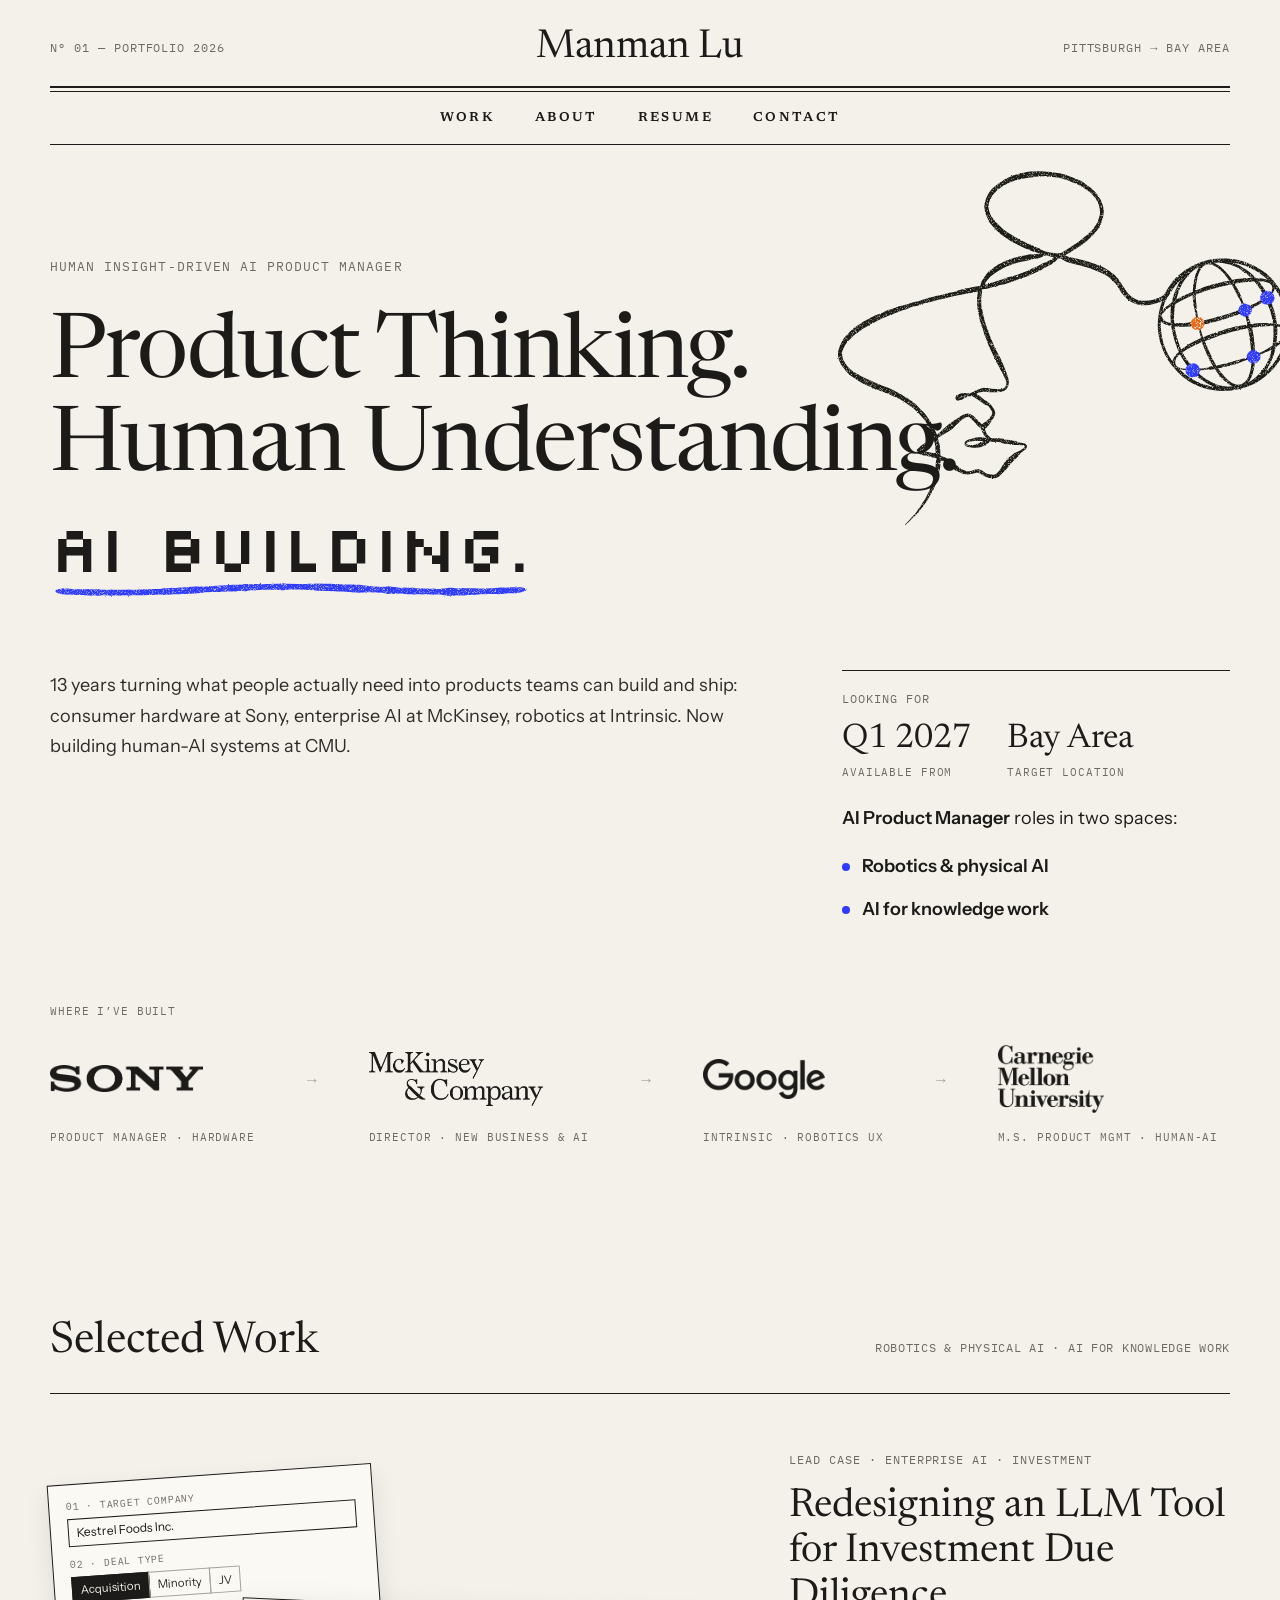
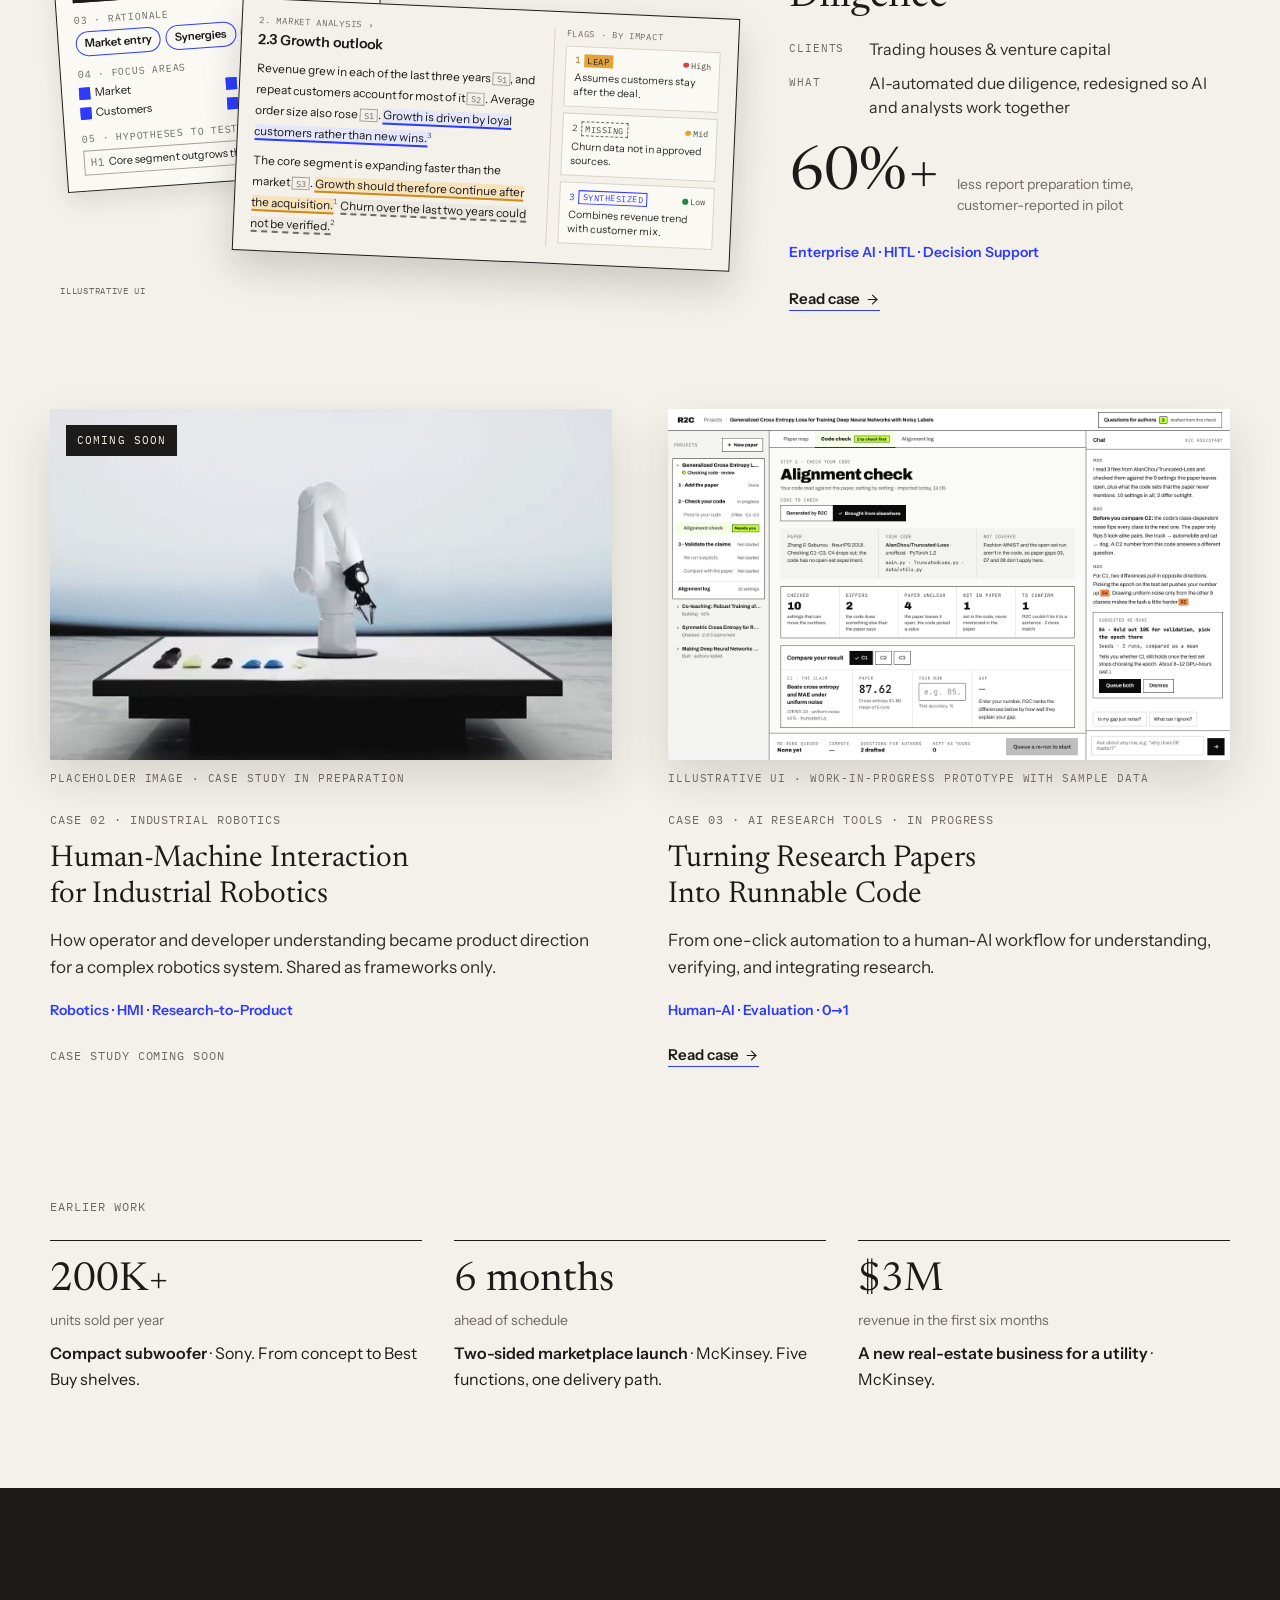
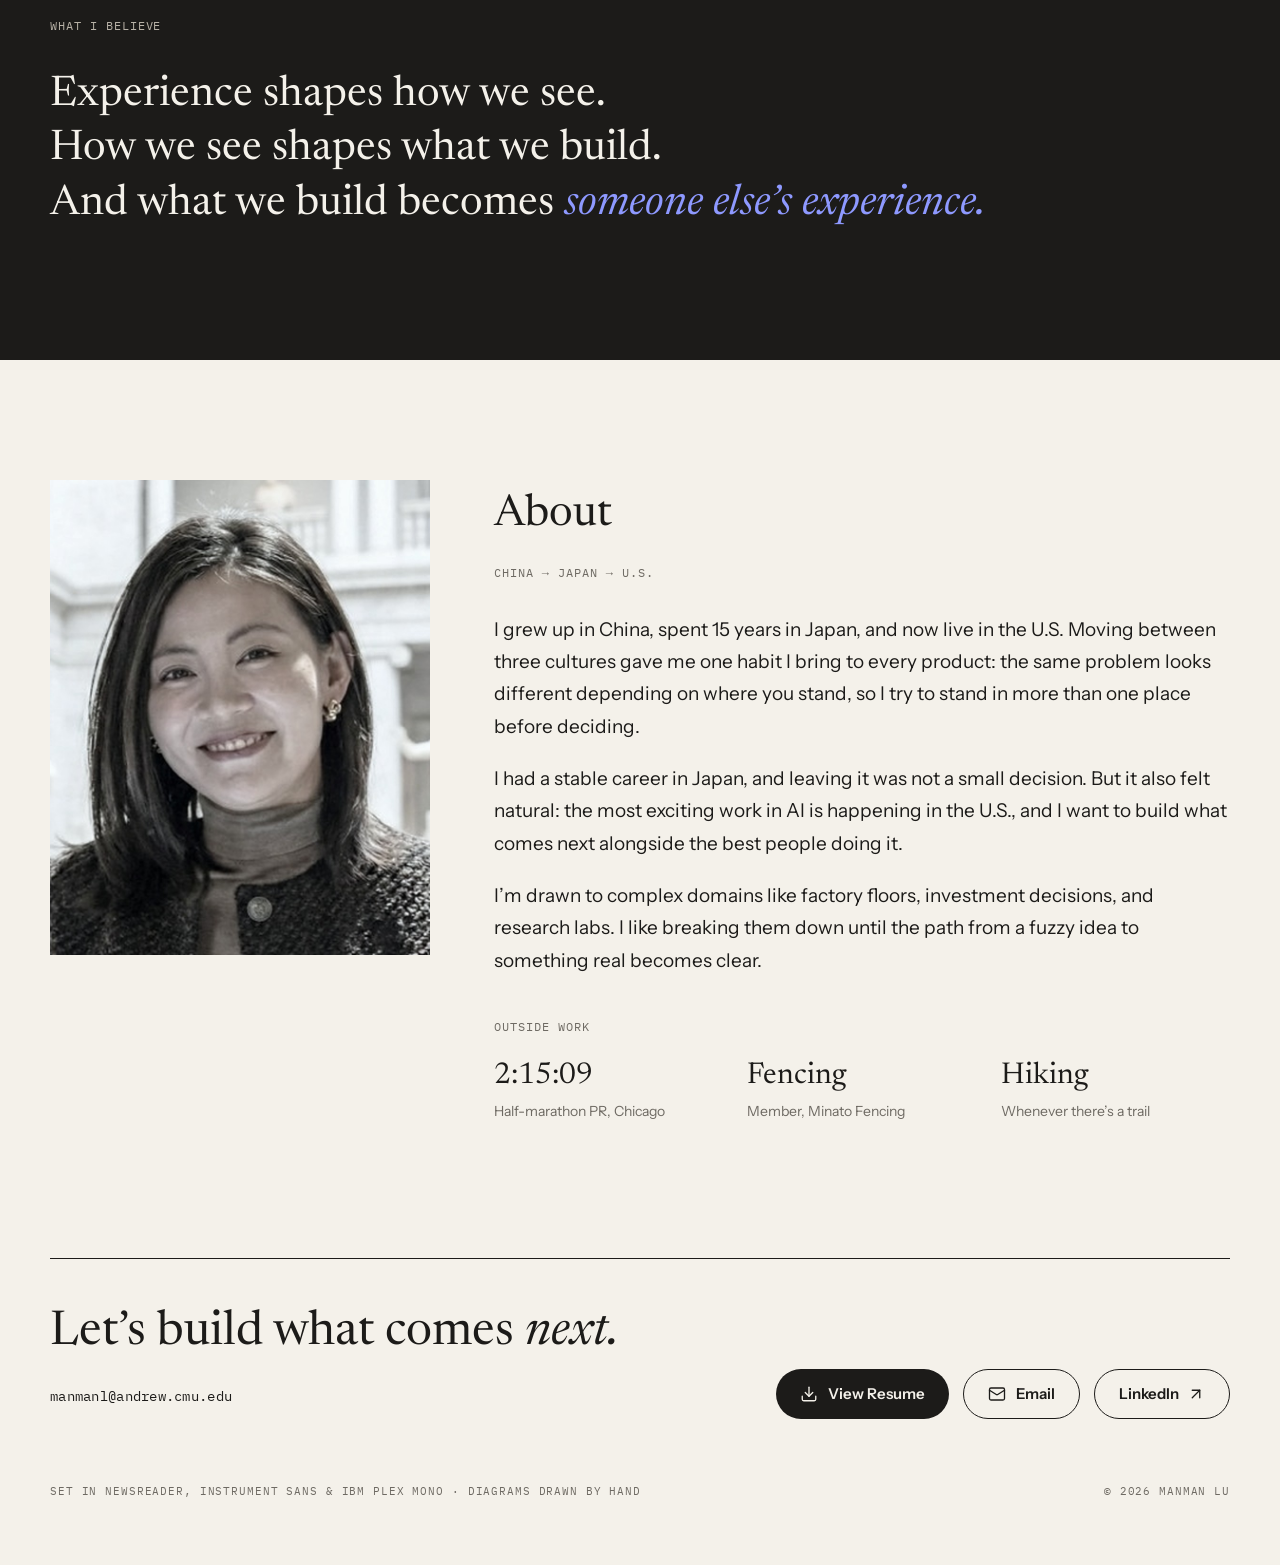
==== commit 049d4dd6: "Fixed home page font" ====
--- a/manman-portfolio/index.html
+++ b/manman-portfolio/index.html
@@ -7,8 +7,7 @@
 <meta name="description" content="Manman Lu — AI Product Manager. Product thinking, human understanding, AI building.">
 <meta property="og:title" content="Manman Lu — Portfolio (Clean)">
 <meta property="og:description" content="Manman Lu — AI Product Manager. Product thinking, human understanding, AI building.">
-<link rel="preconnect" href="https://fonts.googleapis.com">
-<link href="https://fonts.googleapis.com/css2?family=Newsreader:ital,opsz,wght@0,6..72,400;0,6..72,500;0,6..72,600;1,6..72,400&amp;family=Instrument+Sans:wght@400;500;600&amp;family=IBM+Plex+Mono:wght@400;500&amp;family=Silkscreen:wght@400;700&amp;family=Pixelify+Sans:wght@500;700&amp;family=Doto:wght@800&amp;family=VT323&amp;display=swap" rel="stylesheet">
+<link rel="stylesheet" href="fonts/fonts.css">
 <style>
 body{margin:0;background:#F4F1EA}
 a{color:#1C1B19}a:hover{color:#000000}
@@ -21,12 +20,9 @@
 @media (max-width: 860px){.hero-art{position:relative !important;right:auto !important;top:auto !important;width:100% !important;margin-top:24px}}
 @media (max-width: 600px){.hero-line{white-space:normal !important}}
 </style>
-
-
-<div style="background: #F4F1EA; color: #1C1B19; font-f
 </head>
 <body>
-amily: 'Instrument Sans', system-ui, sans-serif; font-size: 17px; line-height: 1.6; min-height: 100vh; overflow-x: clip">
+<div style="background: #F4F1EA; color: #1C1B19; font-family: 'Instrument Sans', system-ui, sans-serif; font-size: 17px; line-height: 1.6; min-height: 100vh; overflow-x: clip">
 
 <!-- MASTHEAD -->
 <header style="max-width: 1180px; margin: 0 auto; padding: 28px 24px 0">
@@ -57,8 +53,7 @@
 </div>
 <div style="margin-top: 72px; display: flex; flex-wrap: wrap; gap: 56px; align-items: flex-start">
 <div style="flex: 2 1 520px; min-width: 0; font-size: 18px; line-height: 1.7; color: #2E2C29">
-<p style="margin: 0 0 18px">For 13 years, my work has followed one pattern: understand what people actually need, then turn it into something a team can build and ship. I took 10+ consumer products from concept to mass production at Sony, launched new digital businesses and an enterprise AI tool at McKinsey, turned factory-floor research into robotics product direction at Intrinsic, and now build human-AI systems at CMU.</p>
-<p style="margin: 0">Across all of it, I’m most energized by turning complex, ambiguous ideas into something clear, tangible, and useful to people.</p>
+<p style="margin: 0">13 years turning what people actually need into products teams can build and ship: consumer hardware at Sony, enterprise AI at McKinsey, robotics at Intrinsic. Now building human-AI systems at CMU.</p>
 </div>
 <aside style="flex: 1 1 280px; min-width: 0; border-top: 1px solid #1C1B19; padding-top: 18px">
 <p style="margin: 0 0 12px; font-family: 'IBM Plex Mono', monospace; font-size: 12px; letter-spacing: 0.08em; text-transform: uppercase; color: #6E6A63">Looking for</p>
@@ -68,8 +63,8 @@
 </div>
 <p style="margin: 0 0 18px; font-size: 18px; line-height: 1.7"><strong style="font-weight: 600">AI Product Manager</strong> roles in two spaces:</p>
 <div style="display: flex; flex-direction: column; gap: 14px; font-size: 18px; line-height: 1.6">
-<div style="display: flex; gap: 12px; align-items: baseline"><span style="width: 8px; height: 8px; border-radius: 50%; background: #2E3BFF; flex: none; transform: translateY(-1px)"></span><span><strong style="font-weight: 600">Robotics &amp; physical AI</strong>, where people and machines share real-world work</span></div>
-<div style="display: flex; gap: 12px; align-items: baseline"><span style="width: 8px; height: 8px; border-radius: 50%; background: #2E3BFF; flex: none; transform: translateY(-1px)"></span><span><strong style="font-weight: 600">AI for knowledge work</strong>, where research, analysis, and judgment are being reinvented</span></div>
+<div style="display: flex; gap: 12px; align-items: baseline"><span style="width: 8px; height: 8px; border-radius: 50%; background: #2E3BFF; flex: none; transform: translateY(-1px)"></span><span><strong style="font-weight: 600">Robotics &amp; physical AI</strong></span></div>
+<div style="display: flex; gap: 12px; align-items: baseline"><span style="width: 8px; height: 8px; border-radius: 50%; background: #2E3BFF; flex: none; transform: translateY(-1px)"></span><span><strong style="font-weight: 600">AI for knowledge work</strong></span></div>
 </div>
 </aside>
 </div>
@@ -237,10 +232,10 @@
 <div id="resume" style="border-top: 1px solid #1C1B19; padding-top: 48px; display: flex; flex-wrap: wrap; gap: 40px; justify-content: space-between; align-items: flex-end">
 <div style="flex: 1 1 420px; min-width: 0">
 <h2 style="margin: 0 0 14px; font-family: 'Newsreader', Georgia, serif; font-weight: 400; font-size: 48px; line-height: 1.1">Let’s build what comes <span style="font-style: italic">next.</span></h2>
-<div style="display: flex; flex-wrap: wrap; gap: 0 28px; font-family: 'IBM Plex Mono', monospace; font-size: 14px; letter-spacing: 0.02em"><a href="mailto:lumanman0515@gmail.com" style="text-decoration: none; display: inline-flex; align-items: center; min-height: 44px; border-bottom: 1px solid transparent">lumanman0515@gmail.com</a><a href="mailto:manmanl@andrew.cmu.edu" style="text-decoration: none; display: inline-flex; align-items: center; min-height: 44px; border-bottom: 1px solid transparent">manmanl@andrew.cmu.edu</a></div>
-
-</div>
-<div style="display: flex; flex-wrap: wrap; gap: 14px"><a href="resume.html" style="display: inline-flex; align-items: center; min-height: 48px; padding: 0px 24px; border-radius: 999px; background: rgb(28, 27, 25); color: rgb(244, 241, 234); text-decoration: none; font-weight: 600; font-size: 15px"><svg aria-hidden="true" style="display: inline-block; width: 18px; height: 18px; margin-right: 10px; flex: none" xmlns="http://www.w3.org/2000/svg" viewBox="0 0 24 24" fill="none" stroke="currentColor" stroke-width="1.75" stroke-linecap="round" stroke-linejoin="round"> <path d="M12 15V3"></path> <path d="M21 15v4a2 2 0 0 1-2 2H5a2 2 0 0 1-2-2v-4"></path> <path d="m7 10 5 5 5-5"></path> </svg>View Resume</a><a href="mailto:lumanman0515@gmail.com" title="lumanman0515@gmail.com" style="display: inline-flex; align-items: center; min-height: 48px; padding: 0px 24px; border-radius: 999px; border: 1.5px solid rgb(28, 27, 25); text-decoration: none; font-weight: 600; font-size: 15px"><svg aria-hidden="true" style="display: inline-block; width: 18px; height: 18px; margin-right: 10px; flex: none" xmlns="http://www.w3.org/2000/svg" viewBox="0 0 24 24" fill="none" stroke="currentColor" stroke-width="1.75" stroke-linecap="round" stroke-linejoin="round"> <path d="m22 7-8.991 5.727a2 2 0 0 1-2.009 0L2 7"></path> <rect width="20" height="16" x="2" y="4" rx="2"></rect> </svg>Email</a><a href="https://www.linkedin.com/in/manman-lu-ai/" target="_blank" rel="noopener" style="display: inline-flex; align-items: center; min-height: 48px; padding: 0px 24px; border-radius: 999px; border: 1.5px solid rgb(28, 27, 25); text-decoration: none; font-weight: 600; font-size: 15px">LinkedIn<svg aria-hidden="true" style="display: inline-block; width: 18px; height: 18px; margin-left: 8px; flex: none" xmlns="http://www.w3.org/2000/svg" viewBox="0 0 24 24" fill="none" stroke="currentColor" stroke-width="1.75" stroke-linecap="round" stroke-linejoin="round"> <path d="M7 7h10v10"></path> <path d="M7 17 17 7"></path> </svg></a></div>
+<div style="display: flex; flex-wrap: wrap; gap: 0 28px; font-family: 'IBM Plex Mono', monospace; font-size: 14px; letter-spacing: 0.02em"><a href="mailto:manmanl@andrew.cmu.edu" style="text-decoration: none; display: inline-flex; align-items: center; min-height: 44px; border-bottom: 1px solid transparent">manmanl@andrew.cmu.edu</a></div>
+
+</div>
+<div style="display: flex; flex-wrap: wrap; gap: 14px"><a href="resume.html" style="display: inline-flex; align-items: center; min-height: 48px; padding: 0px 24px; border-radius: 999px; background: rgb(28, 27, 25); color: rgb(244, 241, 234); text-decoration: none; font-weight: 600; font-size: 15px"><svg aria-hidden="true" style="display: inline-block; width: 18px; height: 18px; margin-right: 10px; flex: none" xmlns="http://www.w3.org/2000/svg" viewBox="0 0 24 24" fill="none" stroke="currentColor" stroke-width="1.75" stroke-linecap="round" stroke-linejoin="round"> <path d="M12 15V3"></path> <path d="M21 15v4a2 2 0 0 1-2 2H5a2 2 0 0 1-2-2v-4"></path> <path d="m7 10 5 5 5-5"></path> </svg>View Resume</a><a href="mailto:manmanl@andrew.cmu.edu" title="manmanl@andrew.cmu.edu" style="display: inline-flex; align-items: center; min-height: 48px; padding: 0px 24px; border-radius: 999px; border: 1.5px solid rgb(28, 27, 25); text-decoration: none; font-weight: 600; font-size: 15px"><svg aria-hidden="true" style="display: inline-block; width: 18px; height: 18px; margin-right: 10px; flex: none" xmlns="http://www.w3.org/2000/svg" viewBox="0 0 24 24" fill="none" stroke="currentColor" stroke-width="1.75" stroke-linecap="round" stroke-linejoin="round"> <path d="m22 7-8.991 5.727a2 2 0 0 1-2.009 0L2 7"></path> <rect width="20" height="16" x="2" y="4" rx="2"></rect> </svg>Email</a><a href="https://www.linkedin.com/in/manman-lu-ai/" target="_blank" rel="noopener" style="display: inline-flex; align-items: center; min-height: 48px; padding: 0px 24px; border-radius: 999px; border: 1.5px solid rgb(28, 27, 25); text-decoration: none; font-weight: 600; font-size: 15px">LinkedIn<svg aria-hidden="true" style="display: inline-block; width: 18px; height: 18px; margin-left: 8px; flex: none" xmlns="http://www.w3.org/2000/svg" viewBox="0 0 24 24" fill="none" stroke="currentColor" stroke-width="1.75" stroke-linecap="round" stroke-linejoin="round"> <path d="M7 7h10v10"></path> <path d="M7 17 17 7"></path> </svg></a></div>
 </div>
 <div style="margin-top: 64px; display: flex; flex-wrap: wrap; justify-content: space-between; gap: 12px; font-family: 'IBM Plex Mono', monospace; font-size: 11px; letter-spacing: 0.08em; text-transform: uppercase; color: #6E6A63">
 <span>Set in Newsreader, Instrument Sans &amp; IBM Plex Mono · Diagrams drawn by hand</span>
--- a/manman-portfolio/fonts/fonts.css
+++ b/manman-portfolio/fonts/fonts.css
@@ -0,0 +1,10 @@
+@font-face{font-family:'Newsreader';font-style:normal;font-weight:200 800;font-display:swap;src:url('newsreader-latin-opsz-normal.woff2') format('woff2')}
+@font-face{font-family:'Newsreader';font-style:italic;font-weight:200 800;font-display:swap;src:url('newsreader-latin-opsz-italic.woff2') format('woff2')}
+@font-face{font-family:'Instrument Sans';font-style:normal;font-weight:400 700;font-display:swap;src:url('instrument-sans-latin-wght-normal.woff2') format('woff2')}
+@font-face{font-family:'Instrument Sans';font-style:italic;font-weight:400 700;font-display:swap;src:url('instrument-sans-latin-wght-italic.woff2') format('woff2')}
+@font-face{font-family:'IBM Plex Mono';font-style:normal;font-weight:400;font-display:swap;src:url('ibm-plex-mono-latin-400-normal.woff2') format('woff2')}
+@font-face{font-family:'IBM Plex Mono';font-style:normal;font-weight:500;font-display:swap;src:url('ibm-plex-mono-latin-500-normal.woff2') format('woff2')}
+@font-face{font-family:'Silkscreen';font-style:normal;font-weight:400;font-display:swap;src:url('silkscreen-latin-400-normal.woff2') format('woff2')}
+@font-face{font-family:'Cormorant Garamond';font-style:normal;font-weight:300 700;font-display:swap;src:url('cormorant-garamond-latin-wght-normal.woff2') format('woff2')}
+@font-face{font-family:'Cormorant Garamond';font-style:italic;font-weight:300 700;font-display:swap;src:url('cormorant-garamond-latin-wght-italic.woff2') format('woff2')}
+@font-face{font-family:'Mulish';font-style:normal;font-weight:200 900;font-display:swap;src:url('mulish-latin-wght-normal.woff2') format('woff2')}
